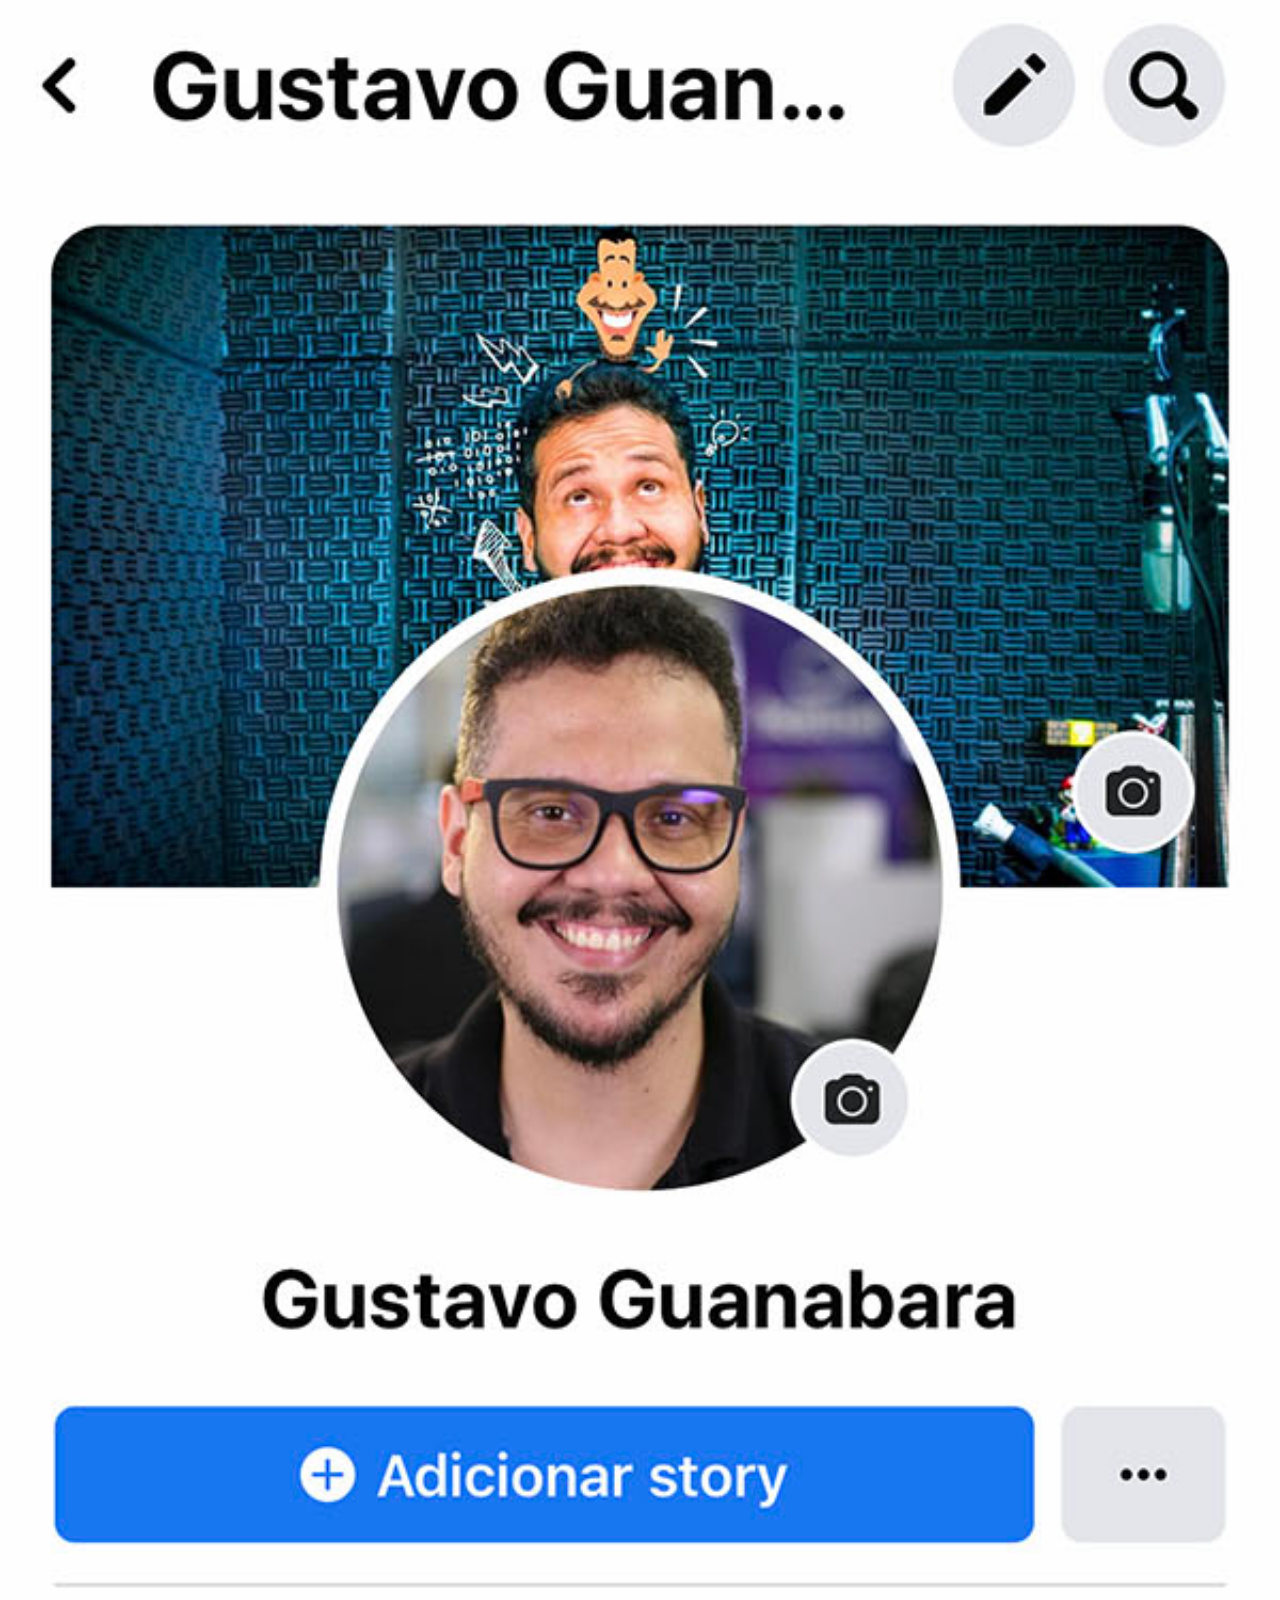
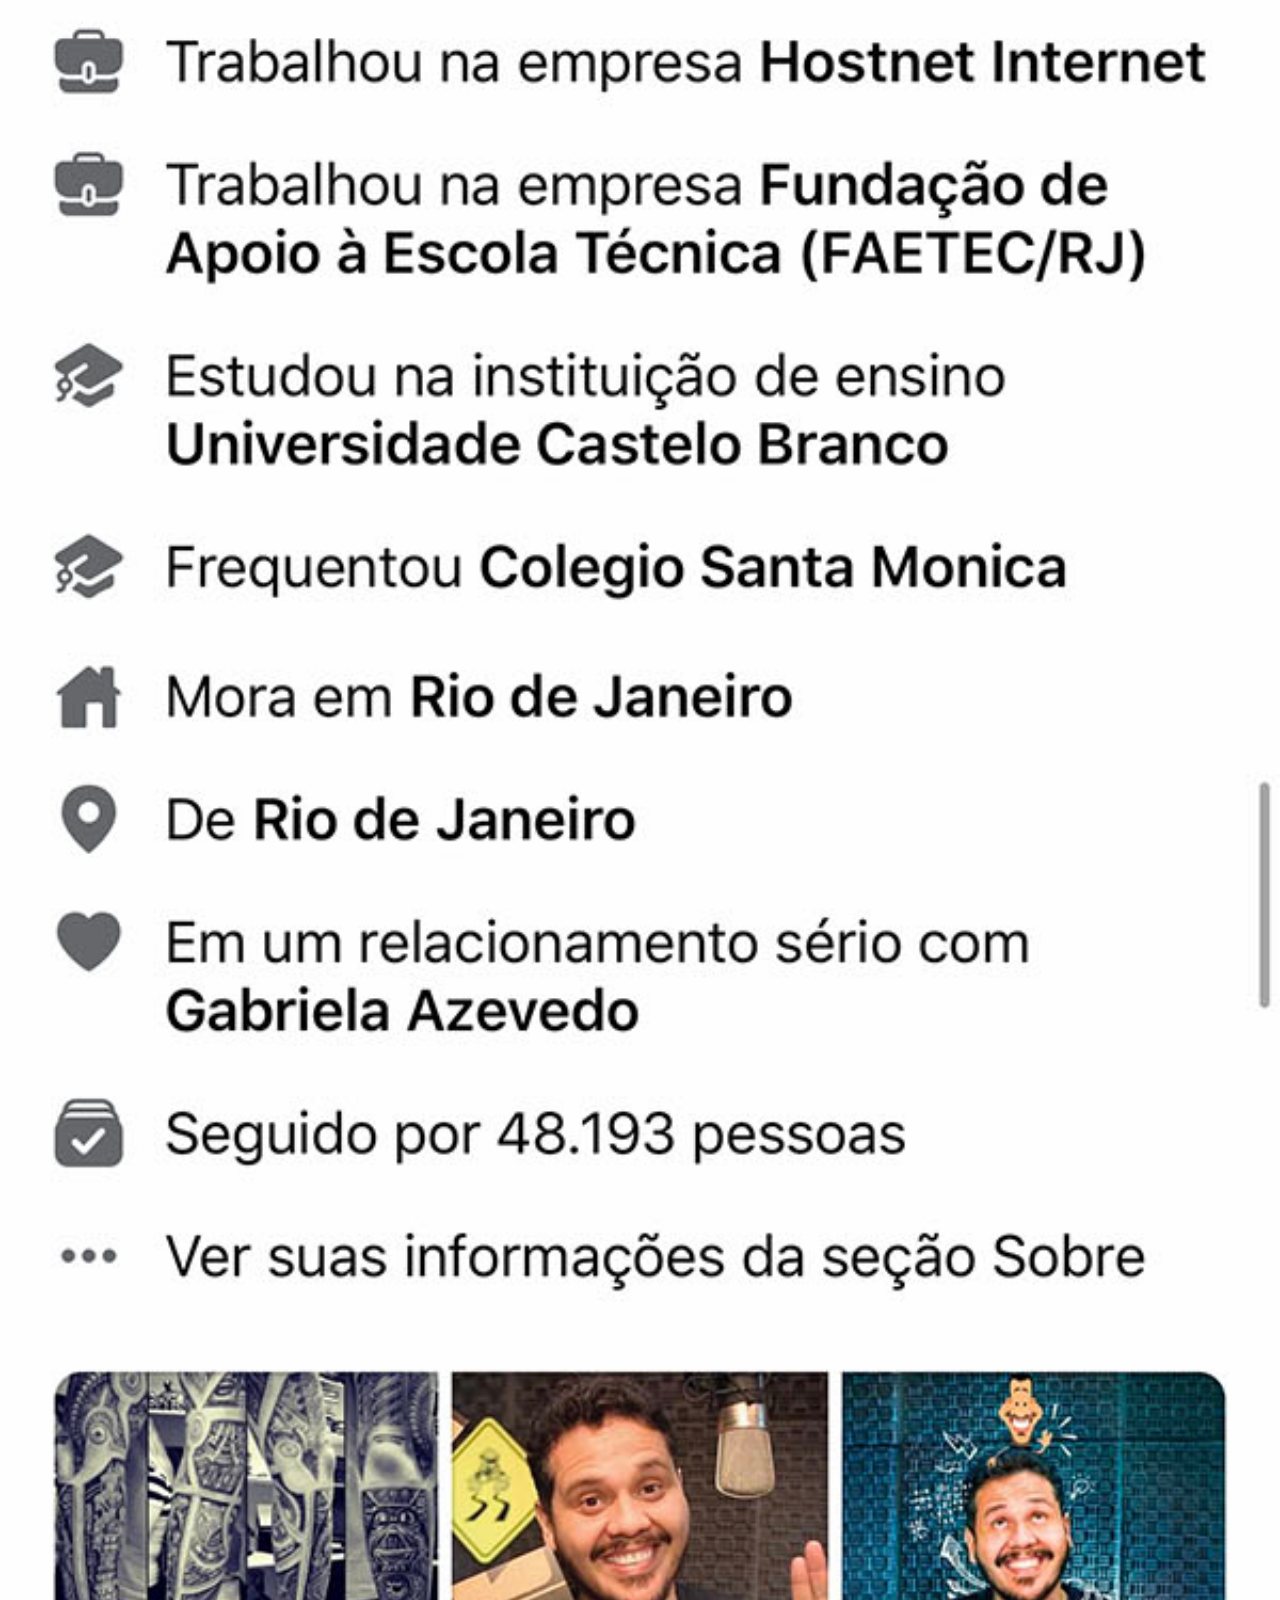
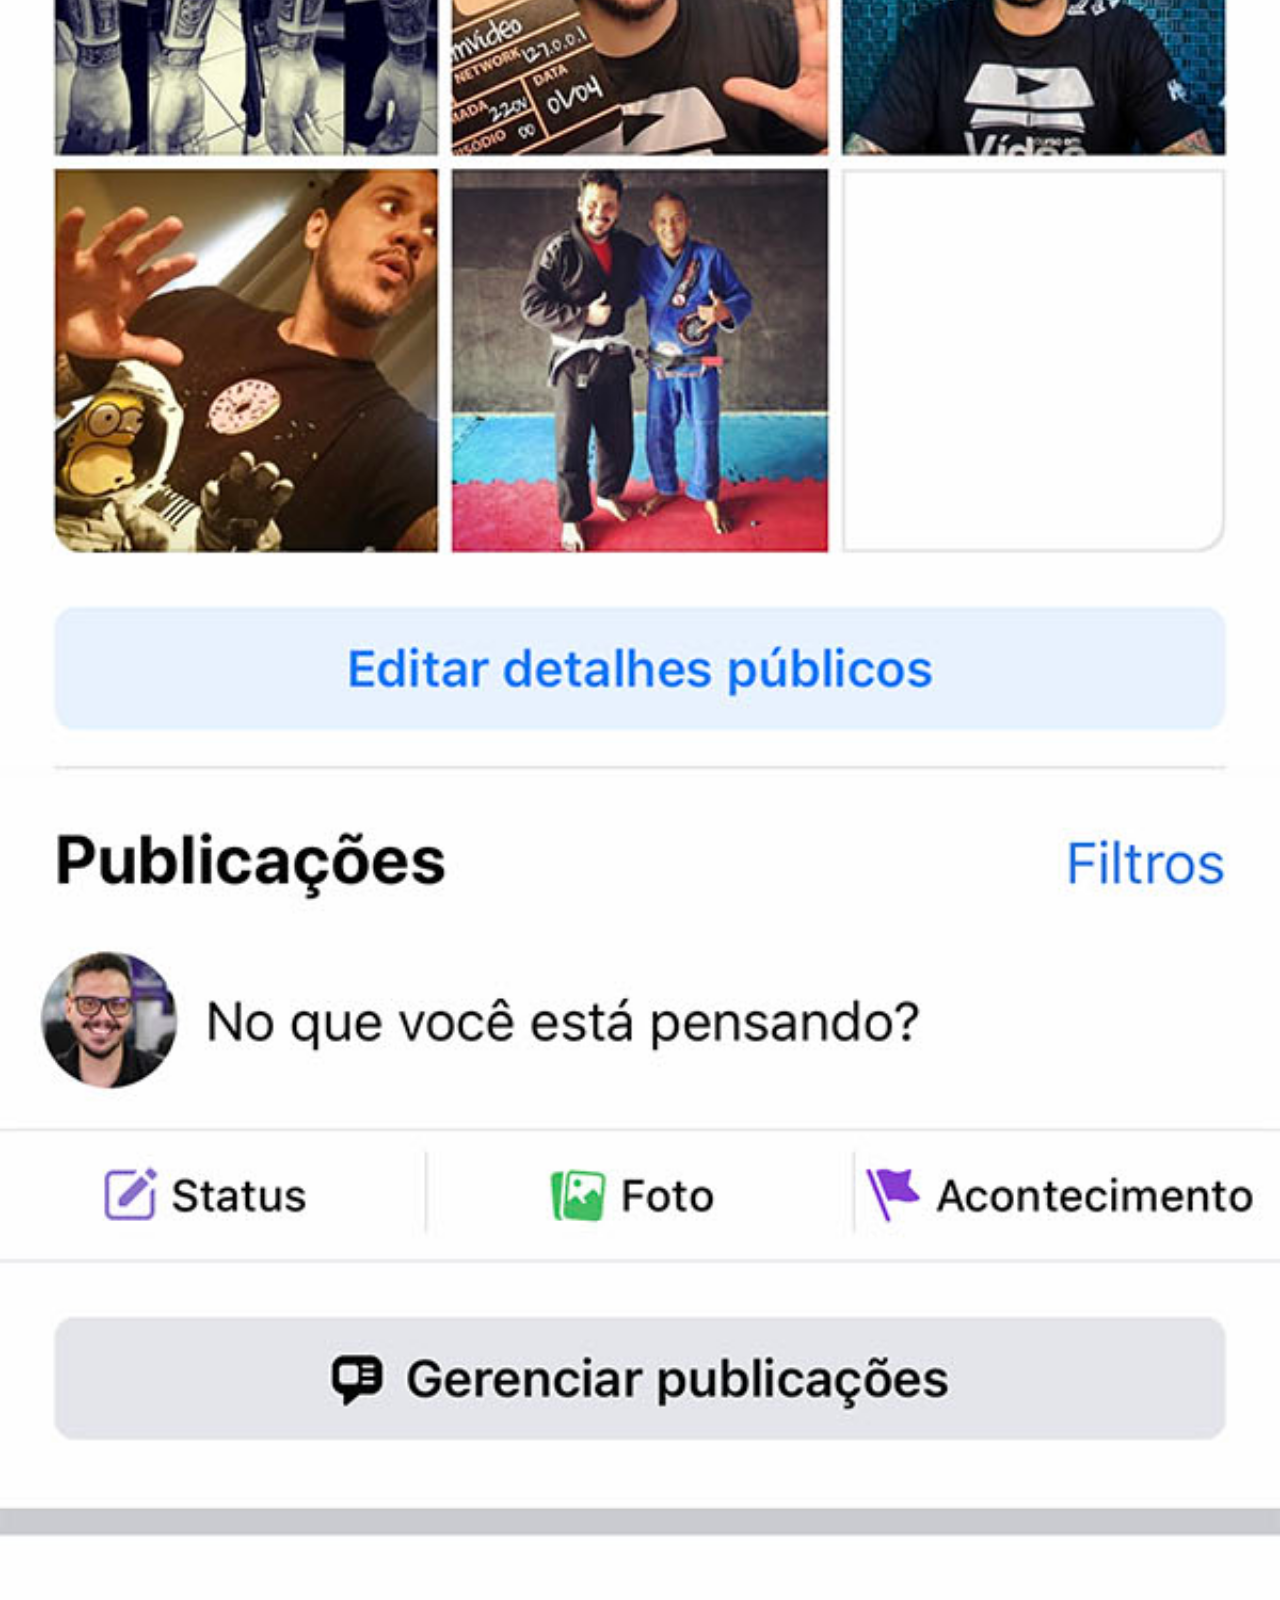
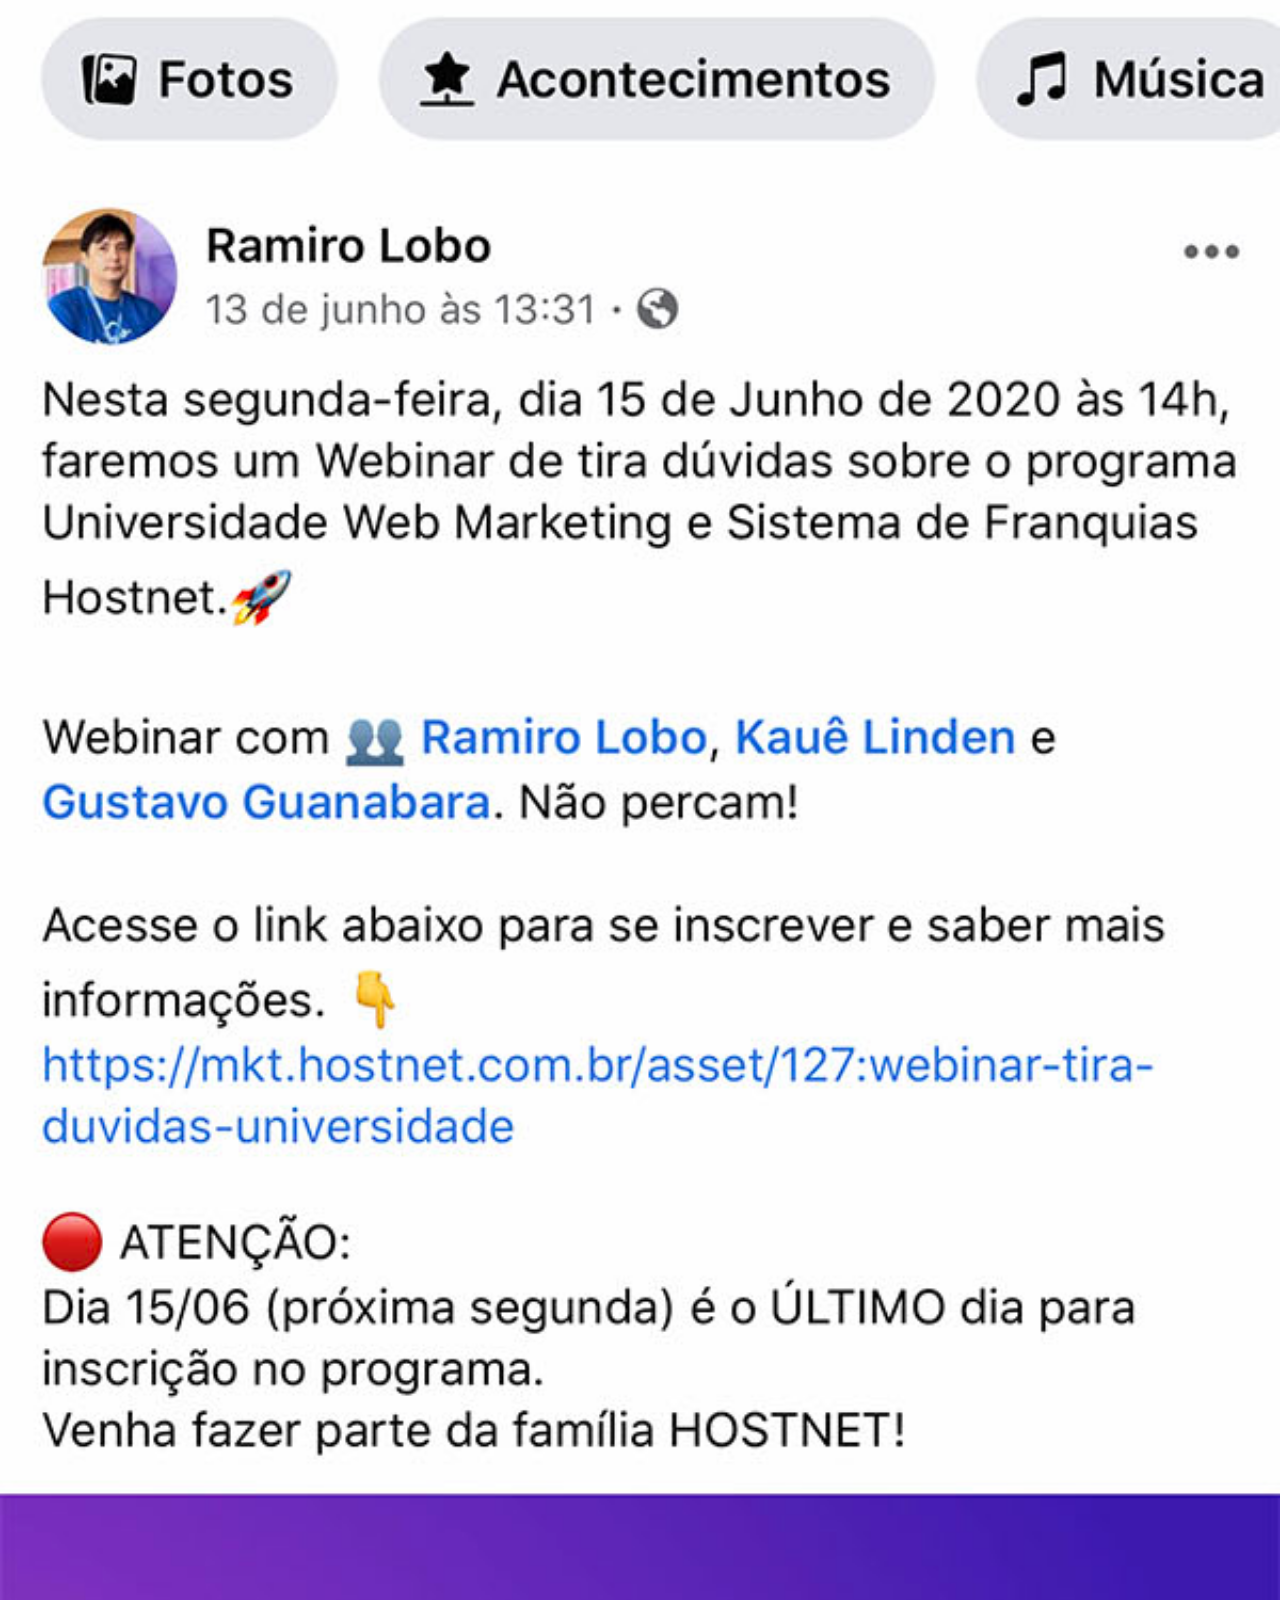
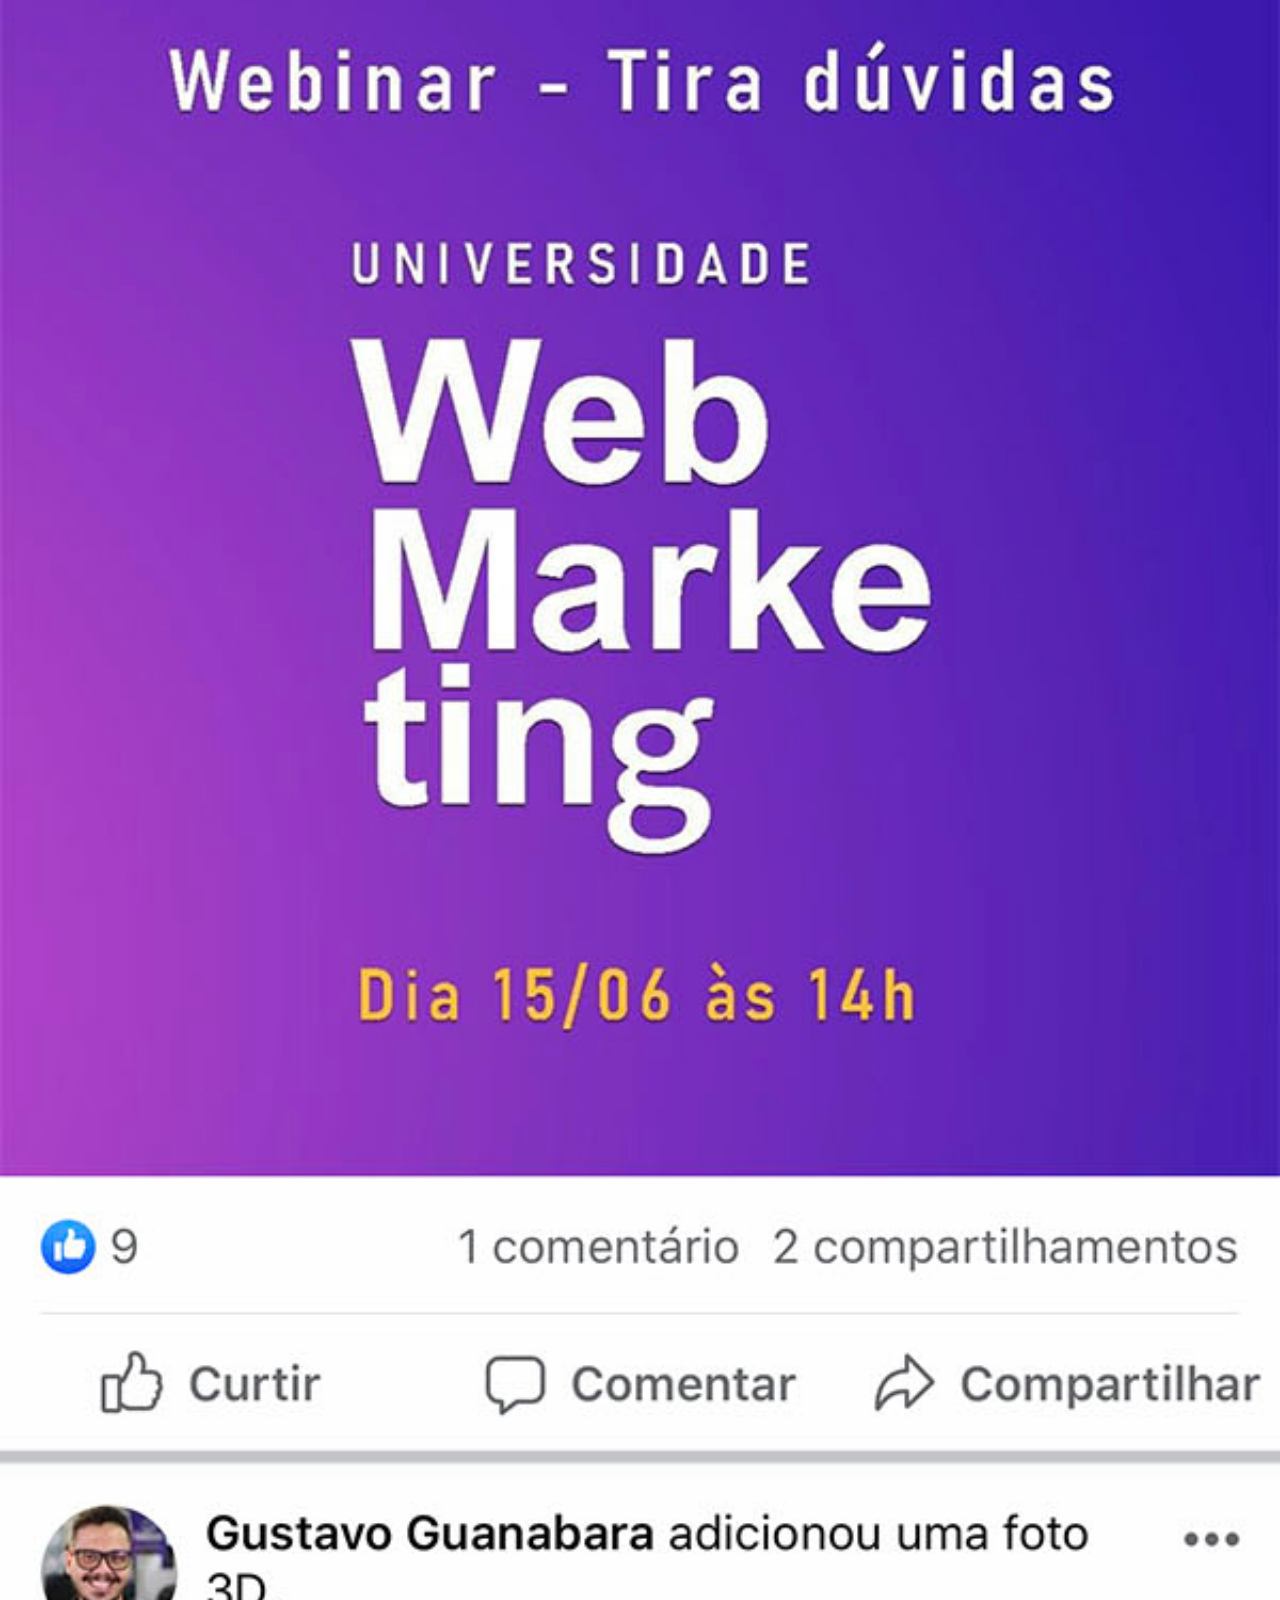
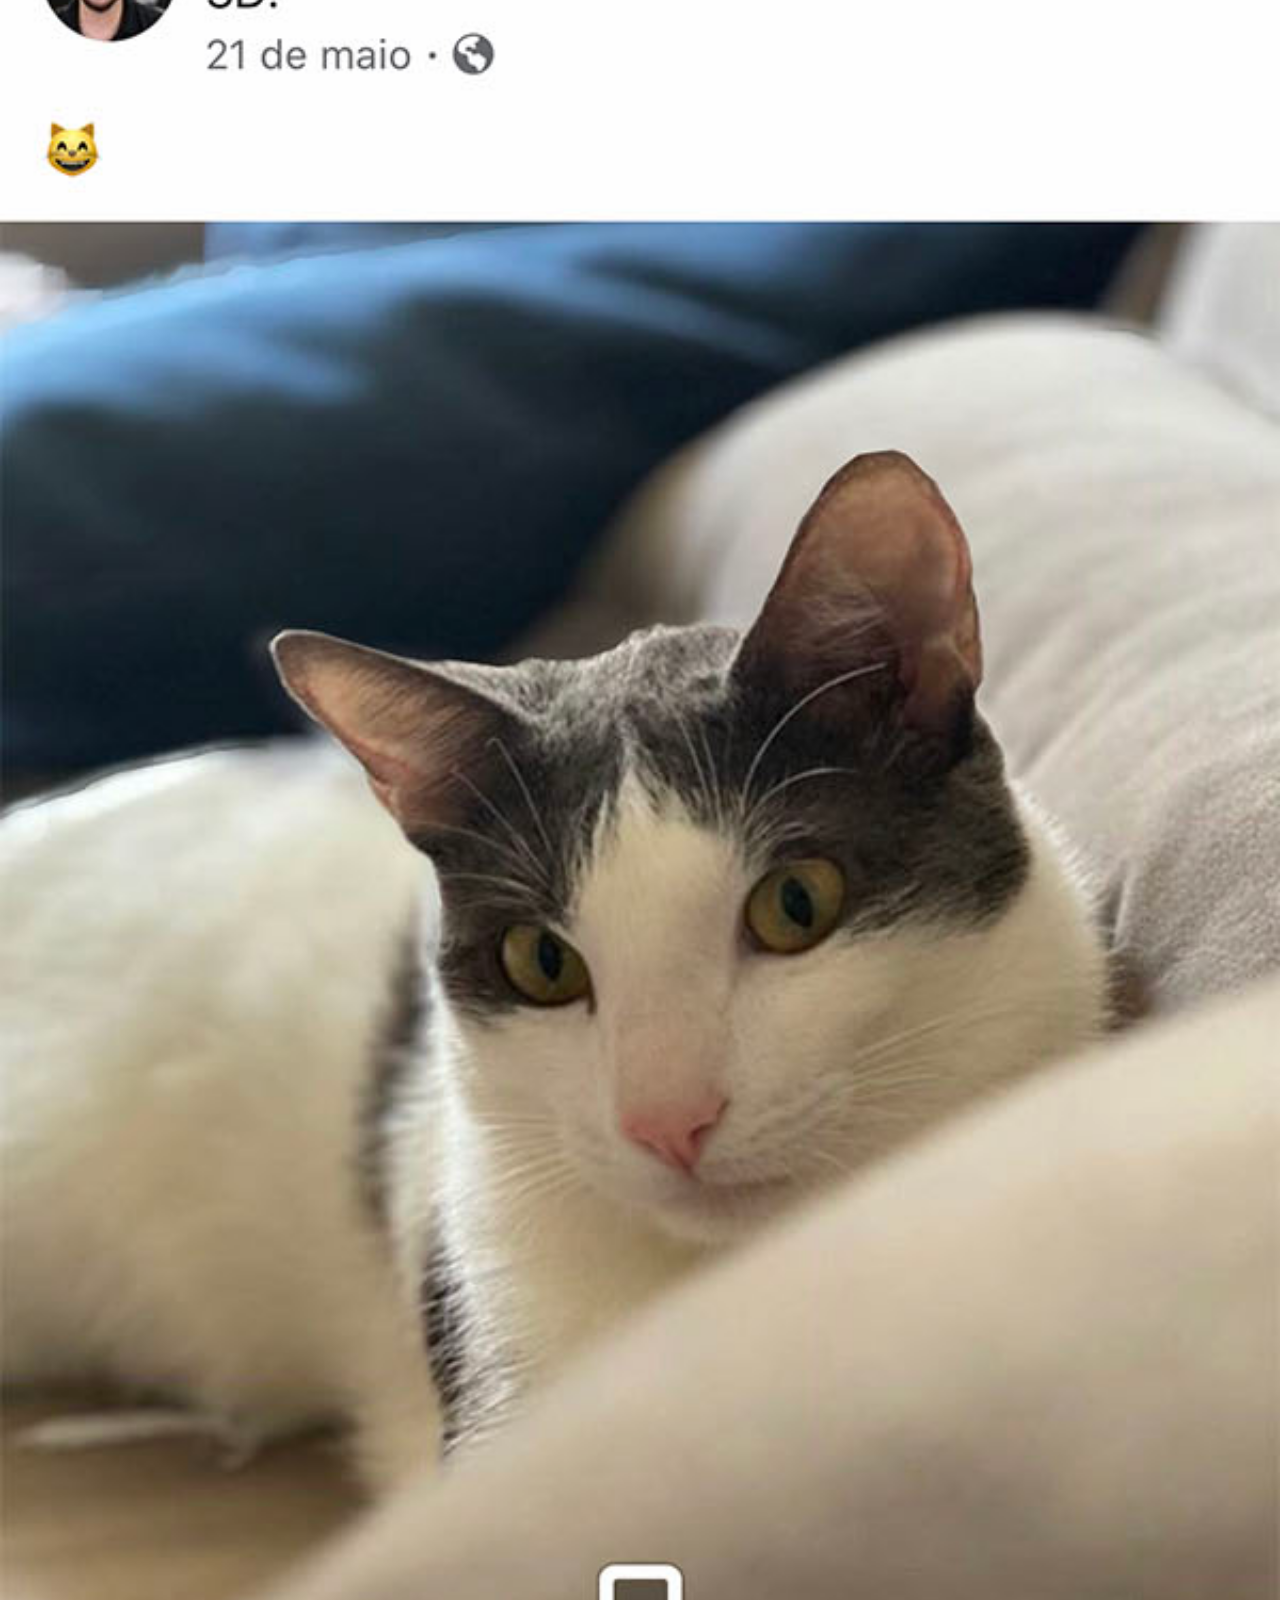
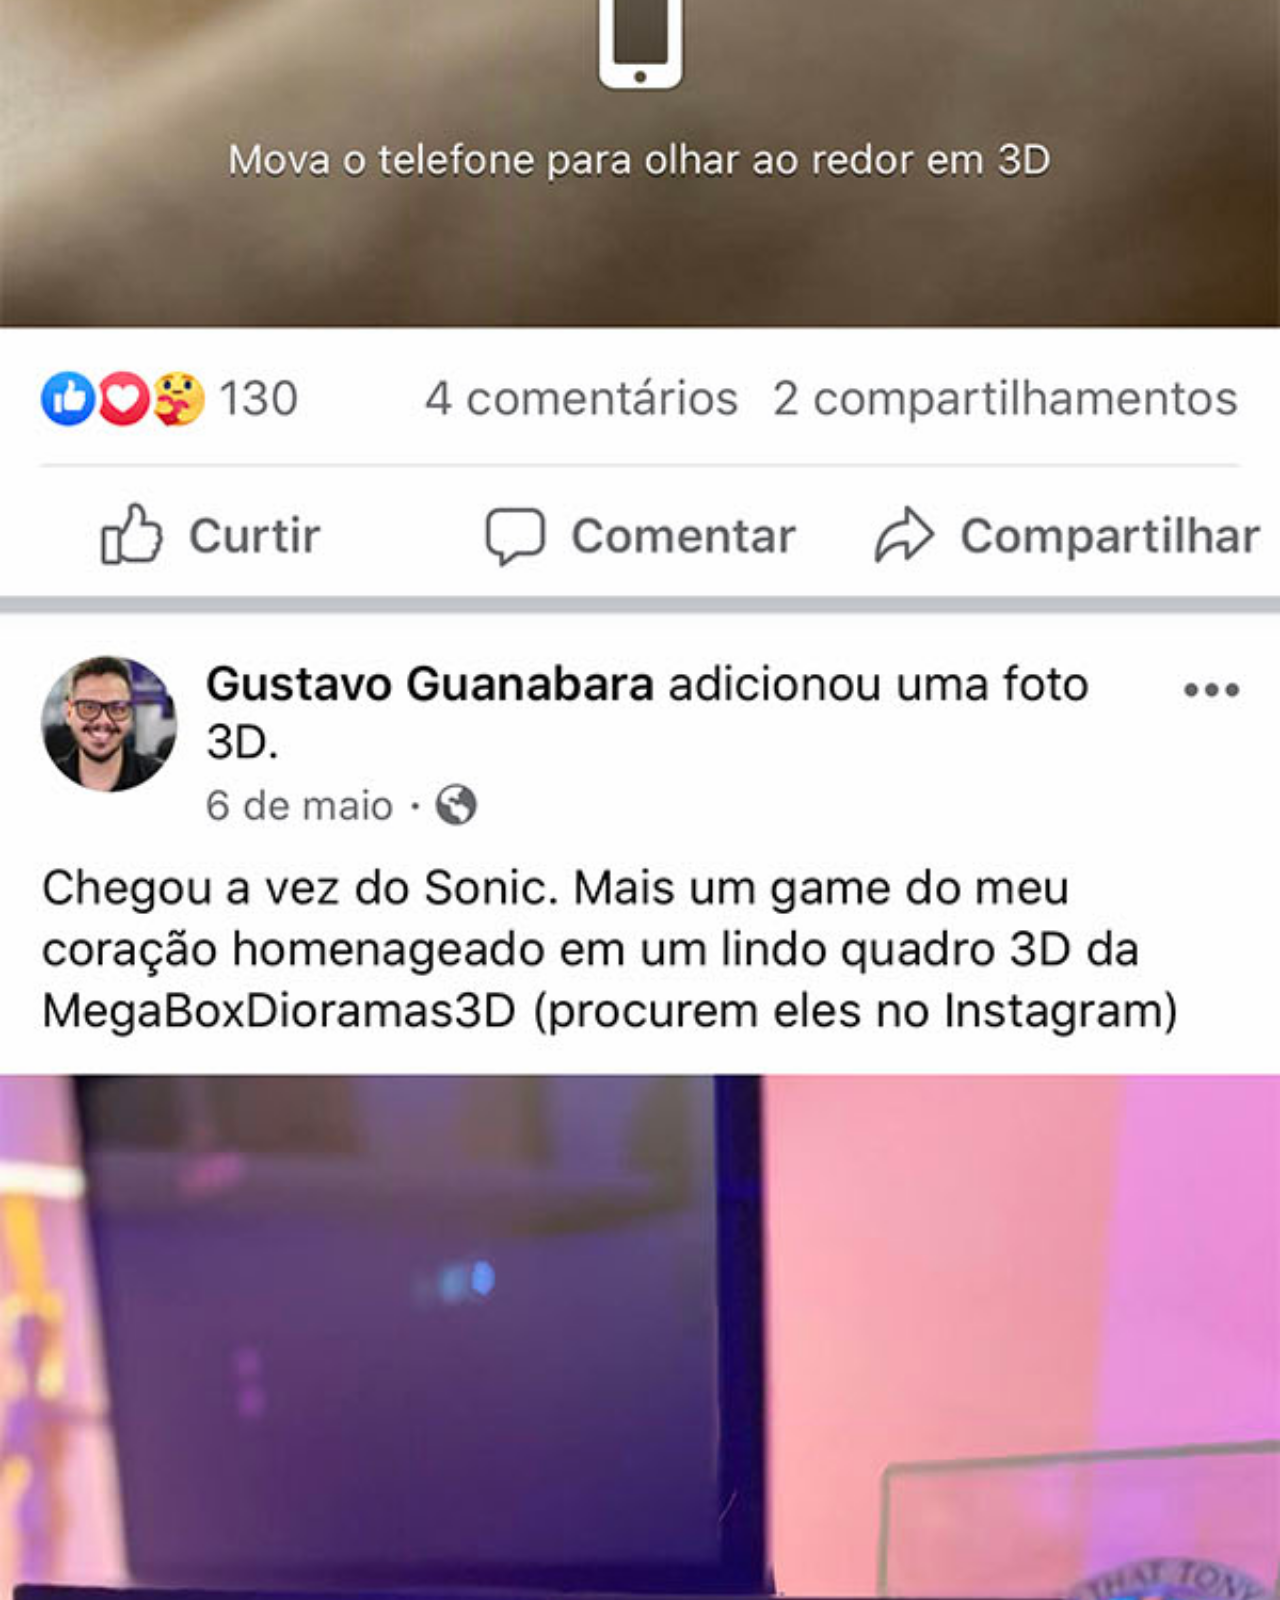
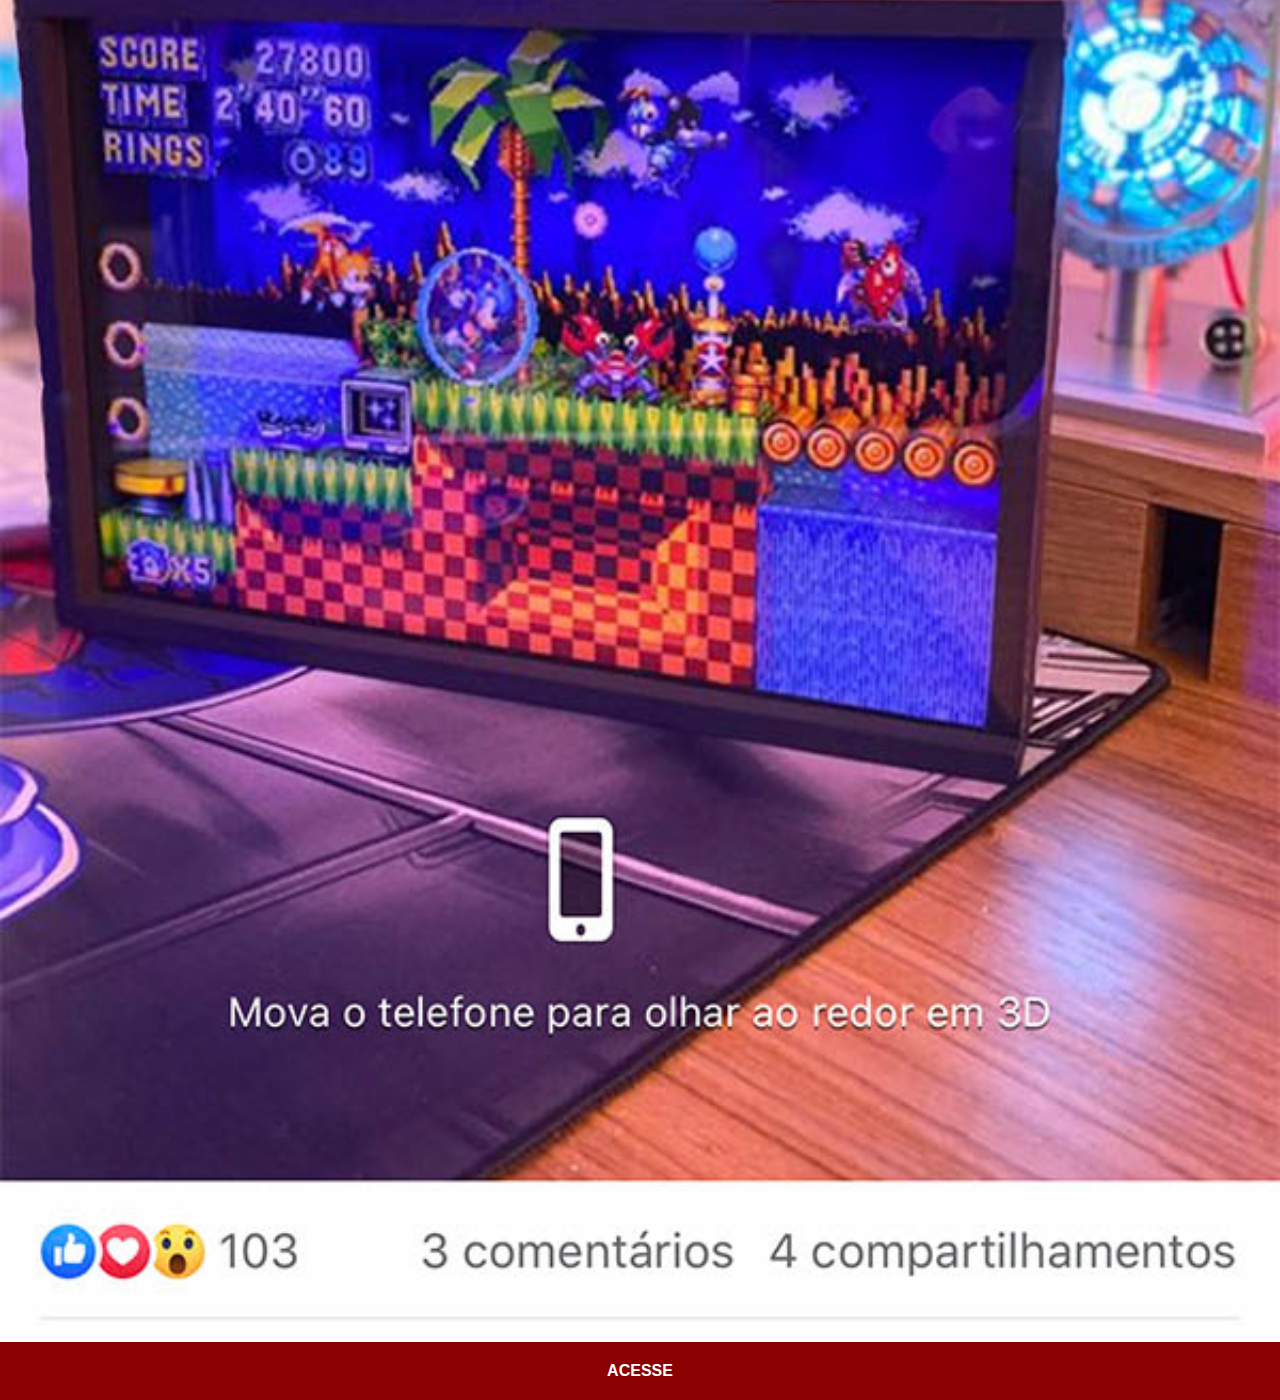
==== facebook.html @ b866cb51 "projeto finalizado" ====
<!DOCTYPE html>
<html lang="pt-br">
<head>
    <meta charset="UTF-8">
    <meta http-equiv="X-UA-Compatible" content="IE=edge">
    <meta name="viewport" content="width=device-width, initial-scale=1.0">
    <title>Facebook</title>
    <link rel="stylesheet" href="estilos/social.css">
</head>
<body>
    <img src="imagens/tela-facebook.jpg" alt="Facebook">
    <a href="https://www.facebook.com/gustavoguanabara" target="_blank">ACESSE</a>
</body>
</html>
---- estilos/social.css ----
@charset "utf-8";

* {
    margin: 0px;
    padding: 0px;
    font-family: Arial, Helvetica, sans-serif;
}
::-webkit-scrollbar {
    width: 0px;
    height: 0px;
}

img {
    width: 100vw;

}

a {
    display: block;
    background-color: darkred;
    color: white;
    padding: 20px;
    text-align: center;
    font-weight: bolder;
    text-decoration: none;
}
a:hover {
    background-color: red;
}
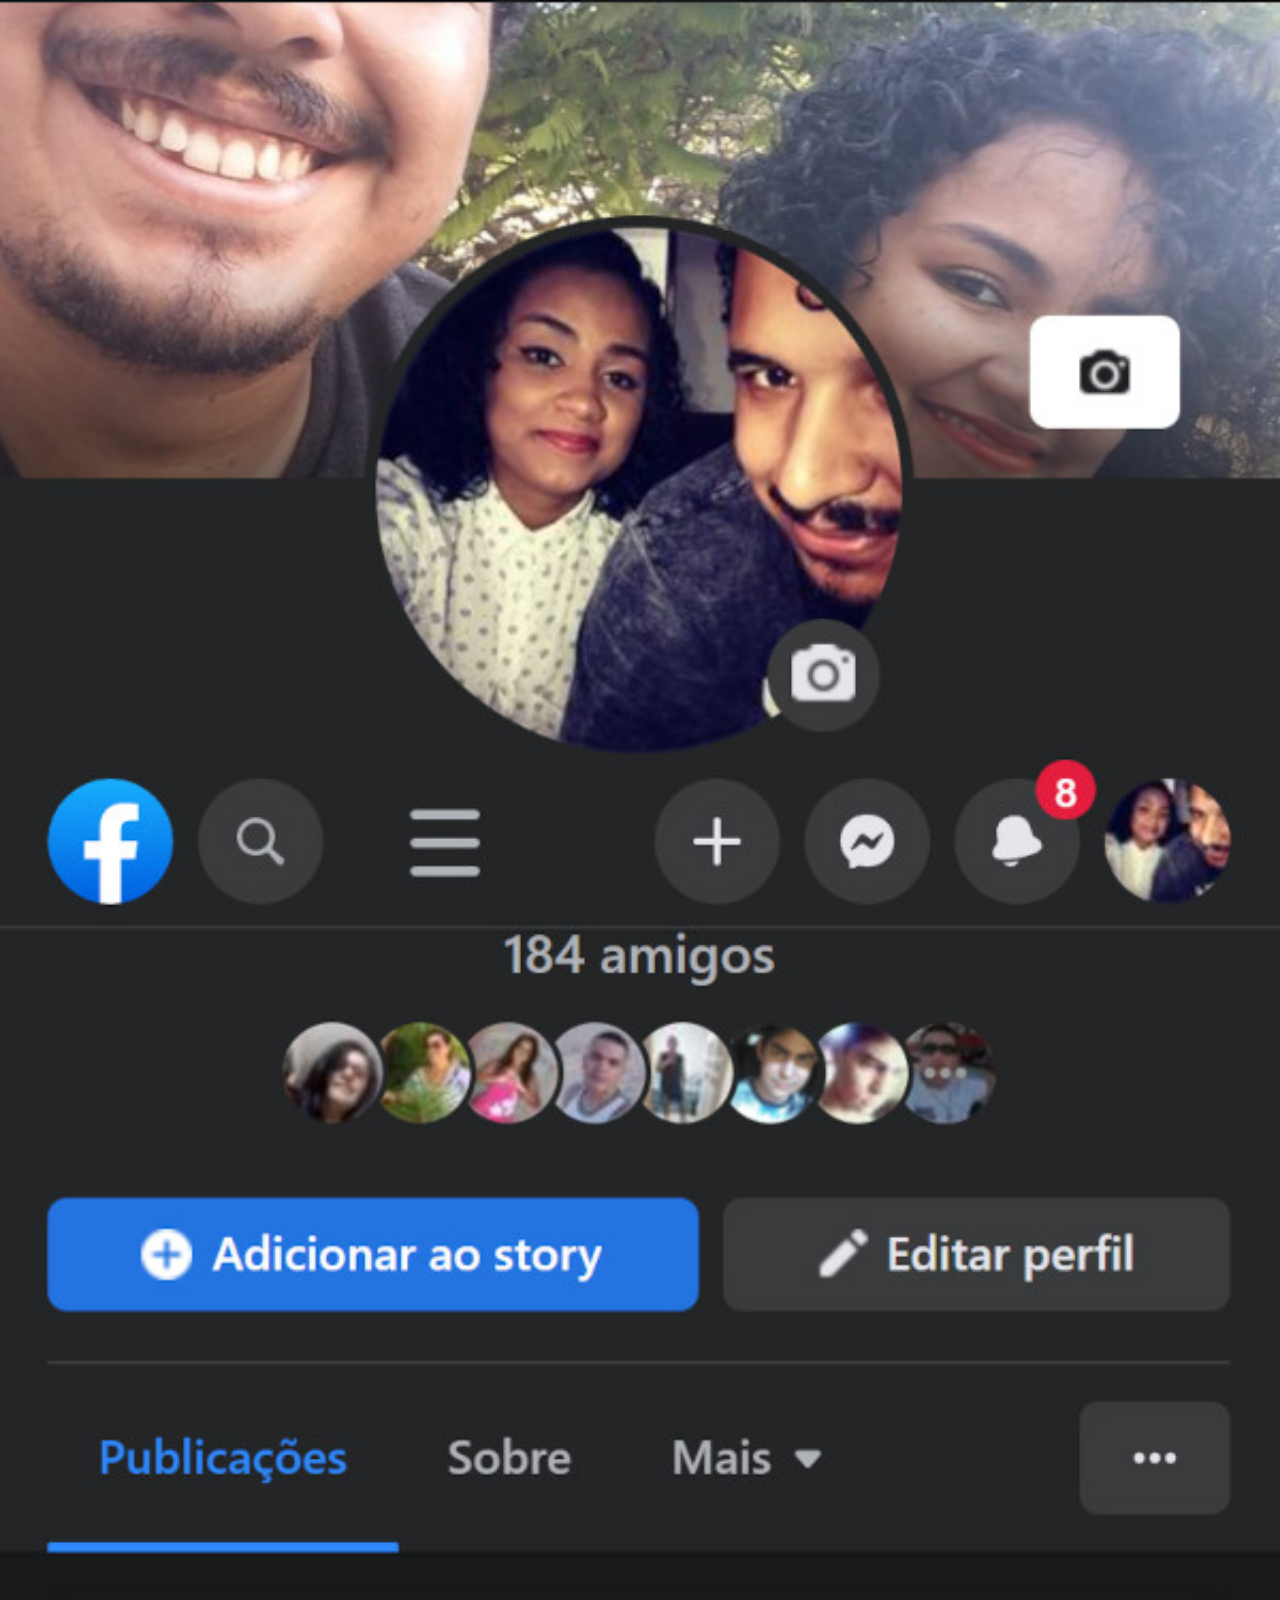
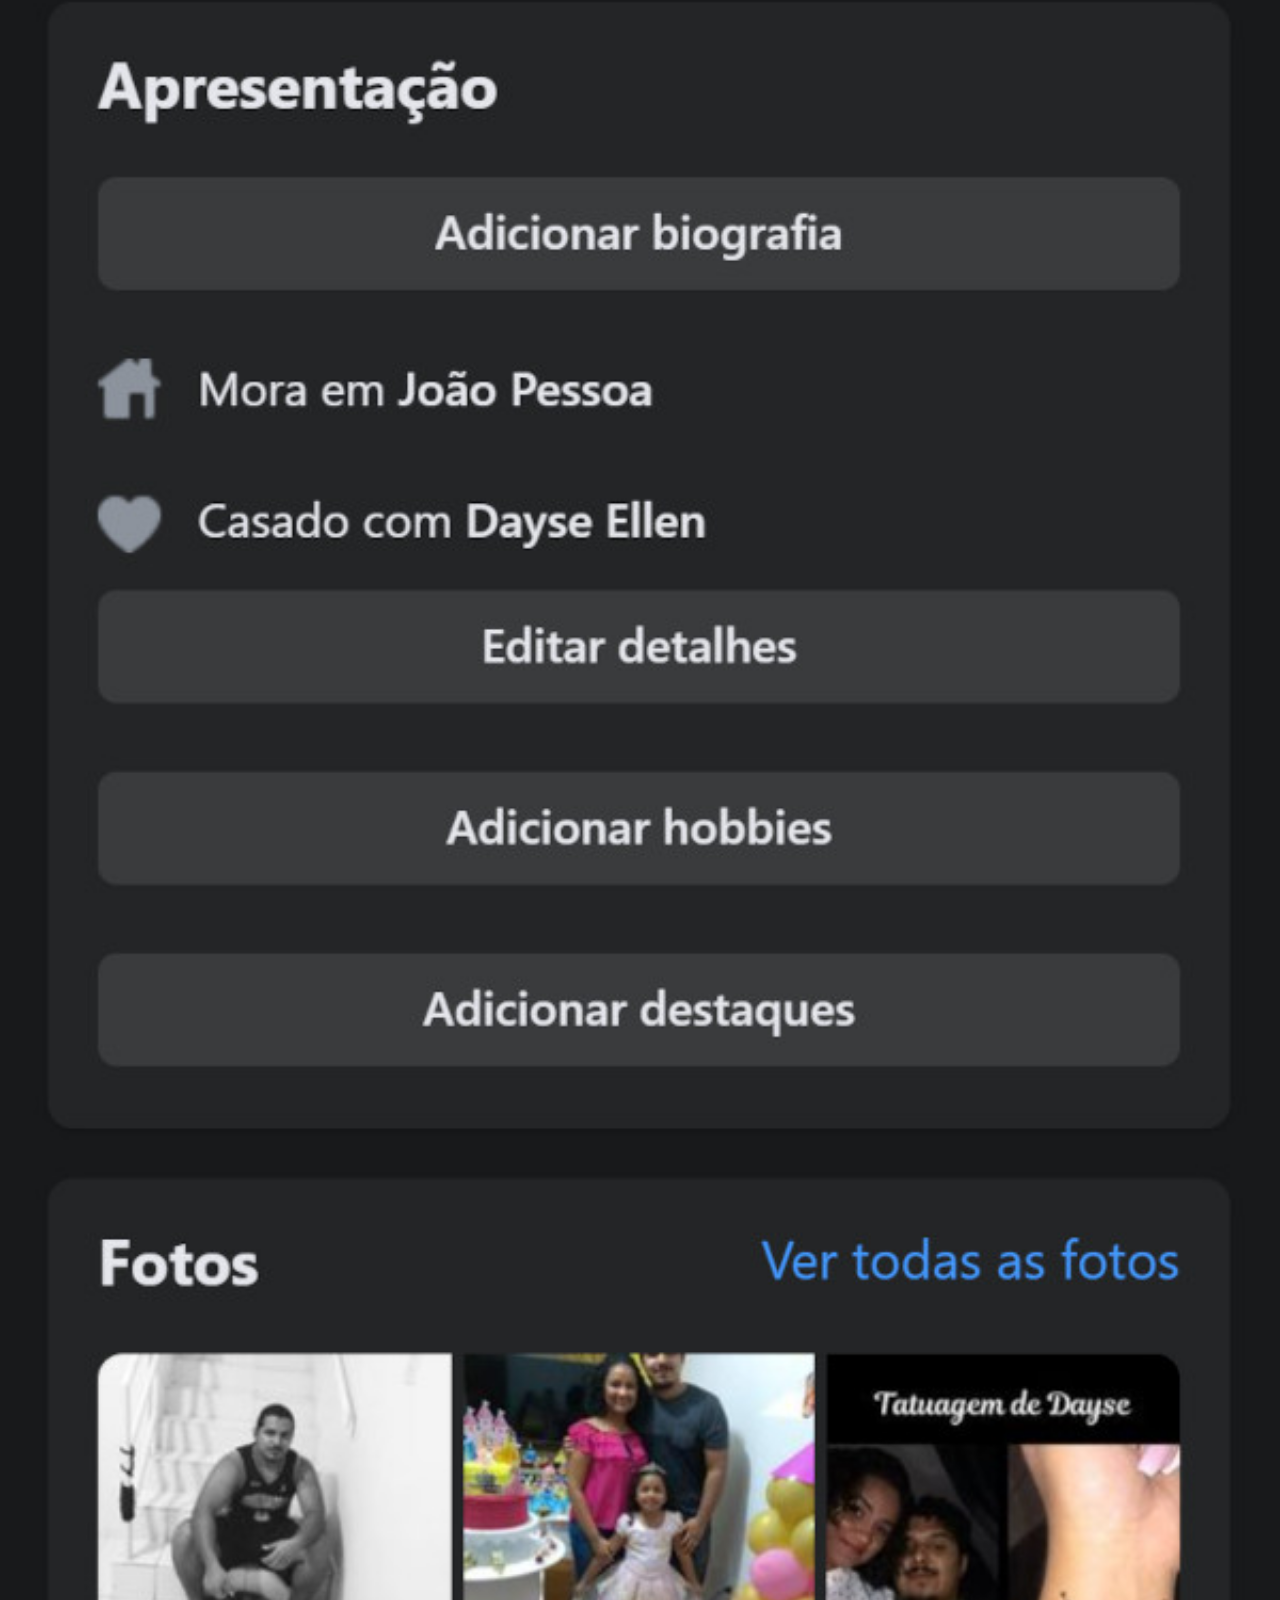
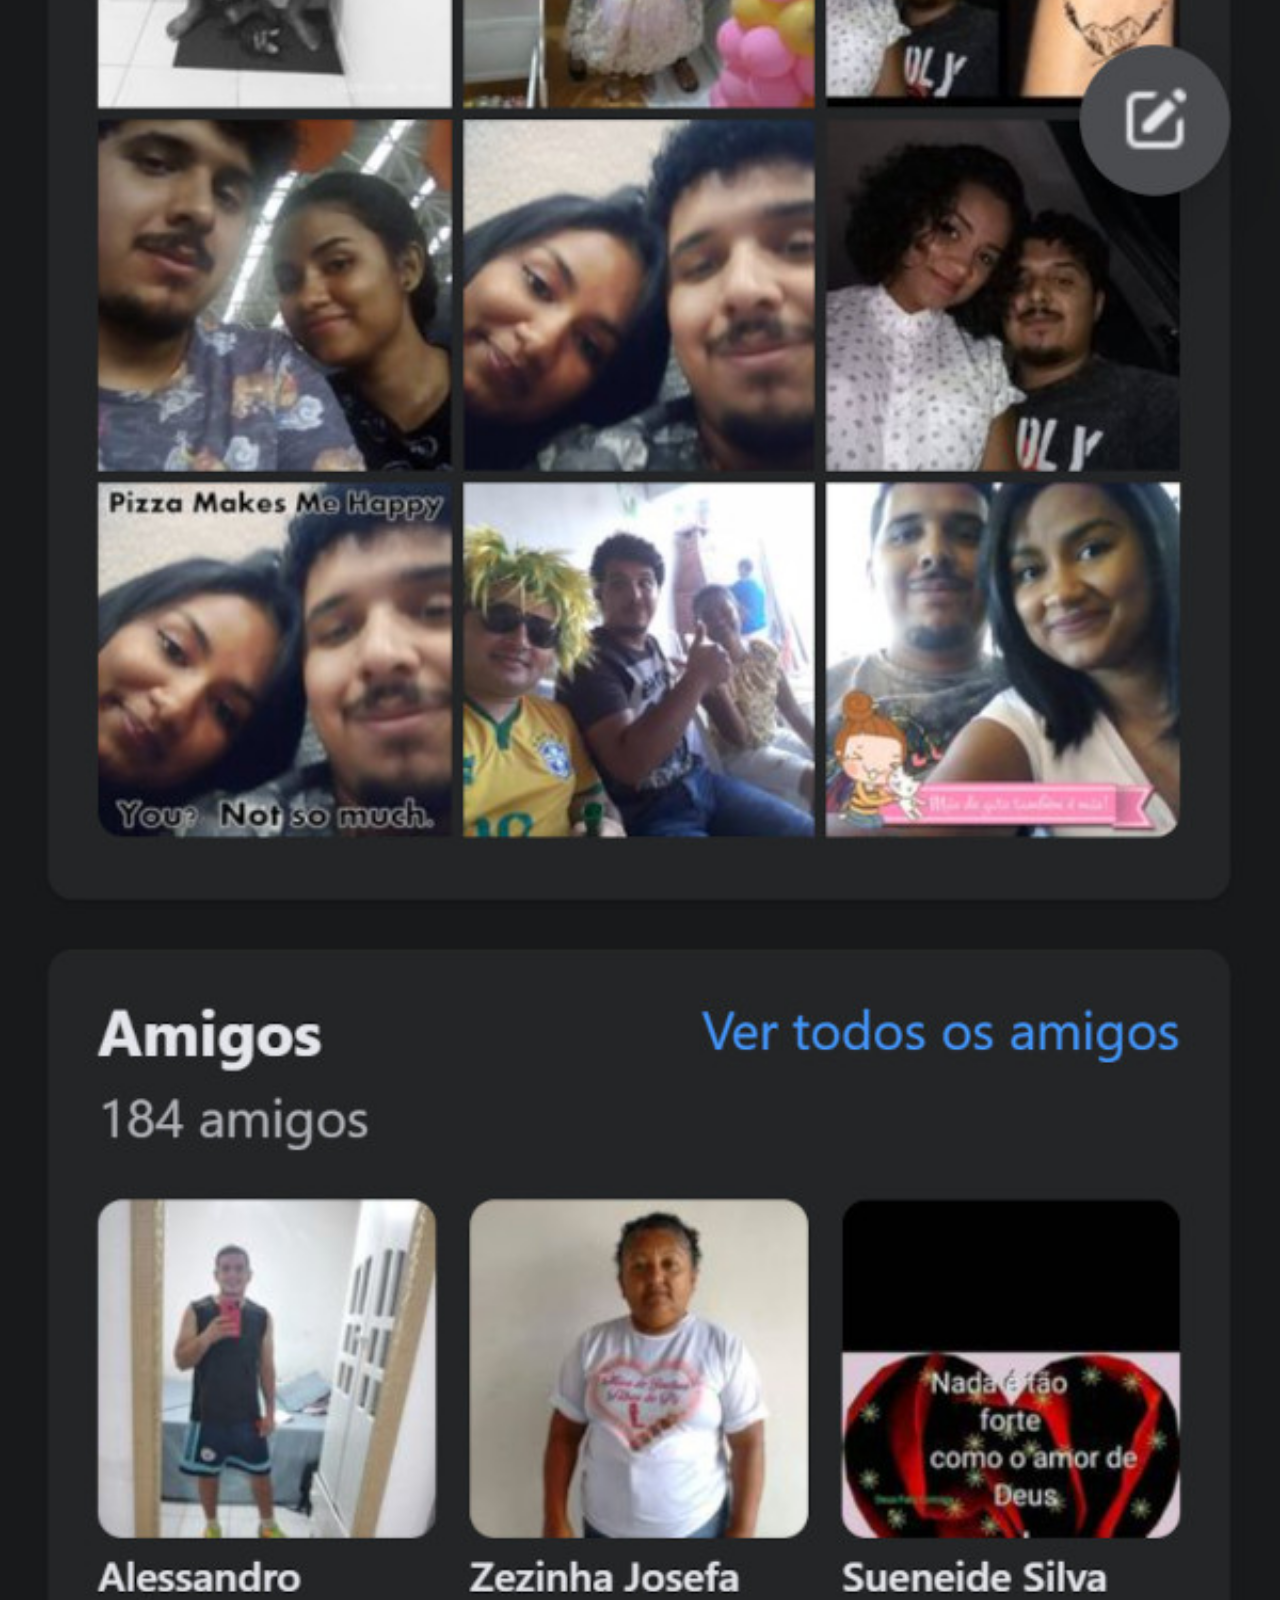
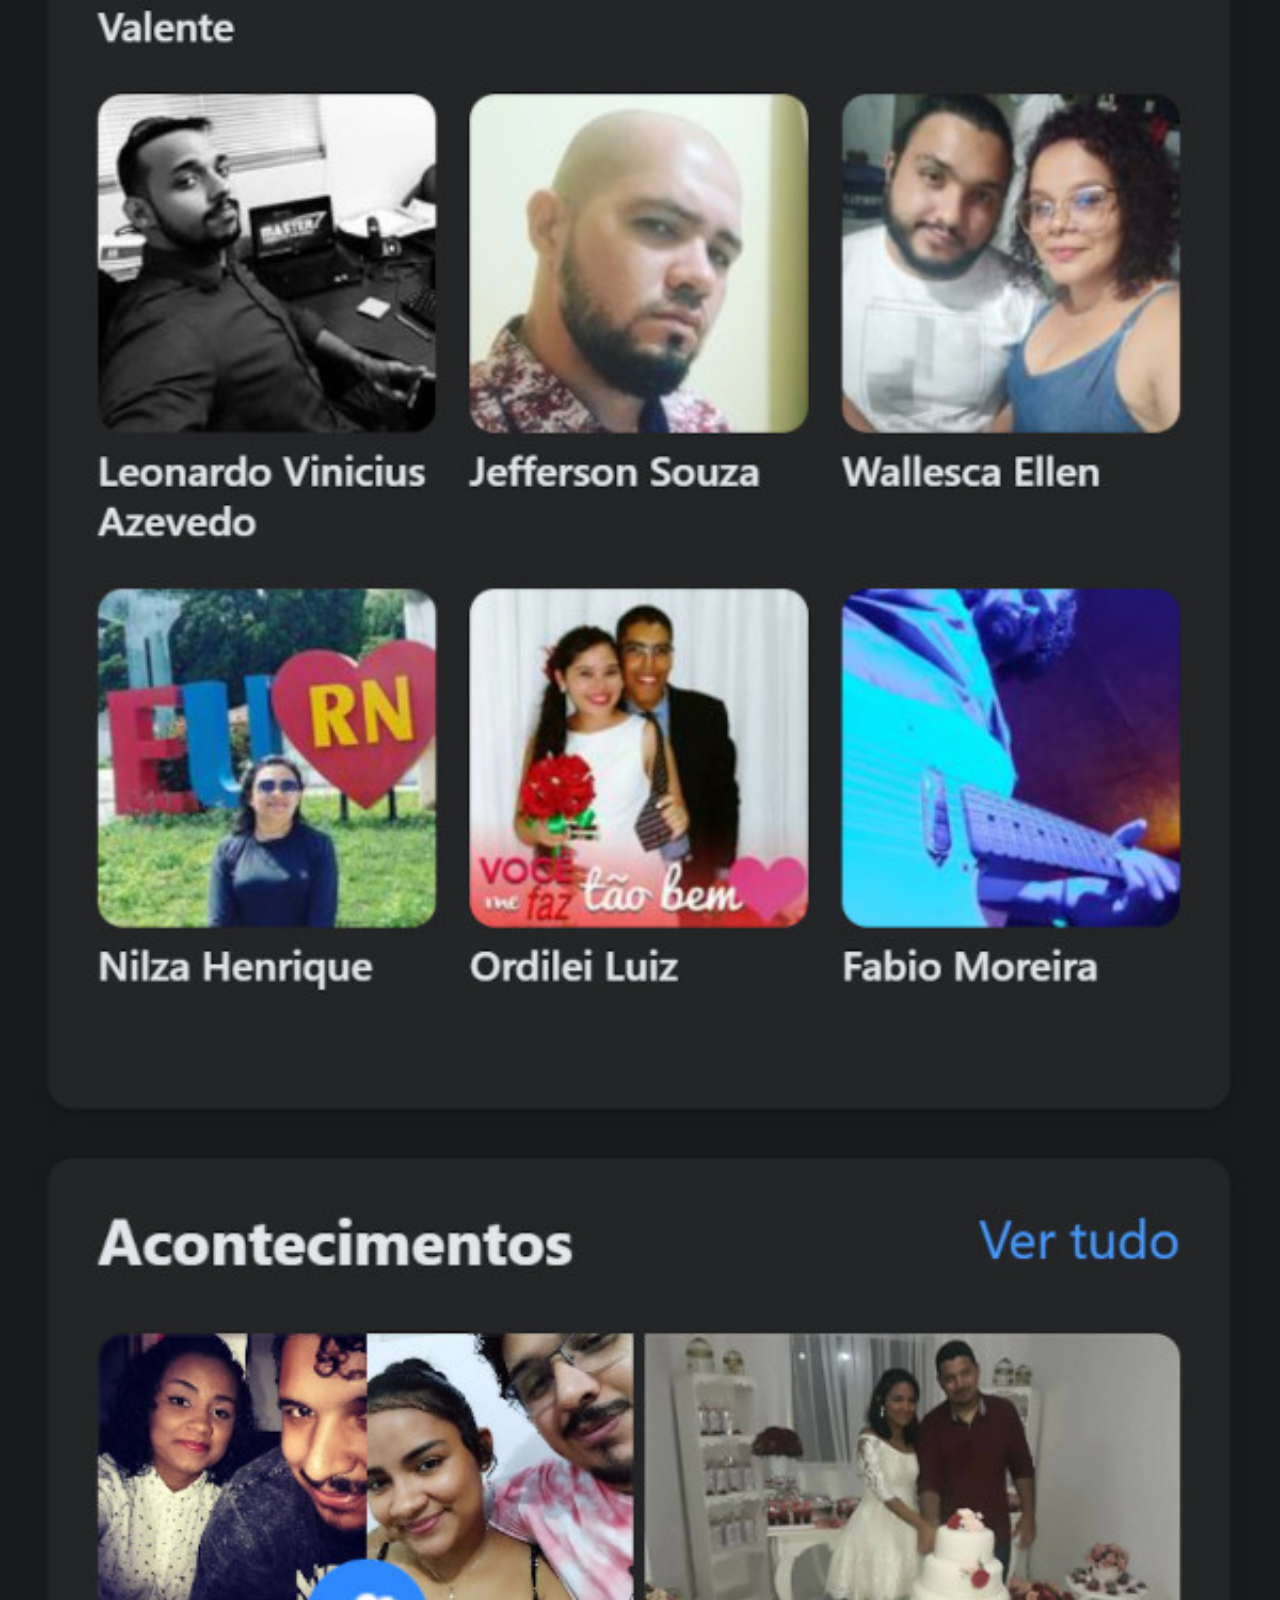
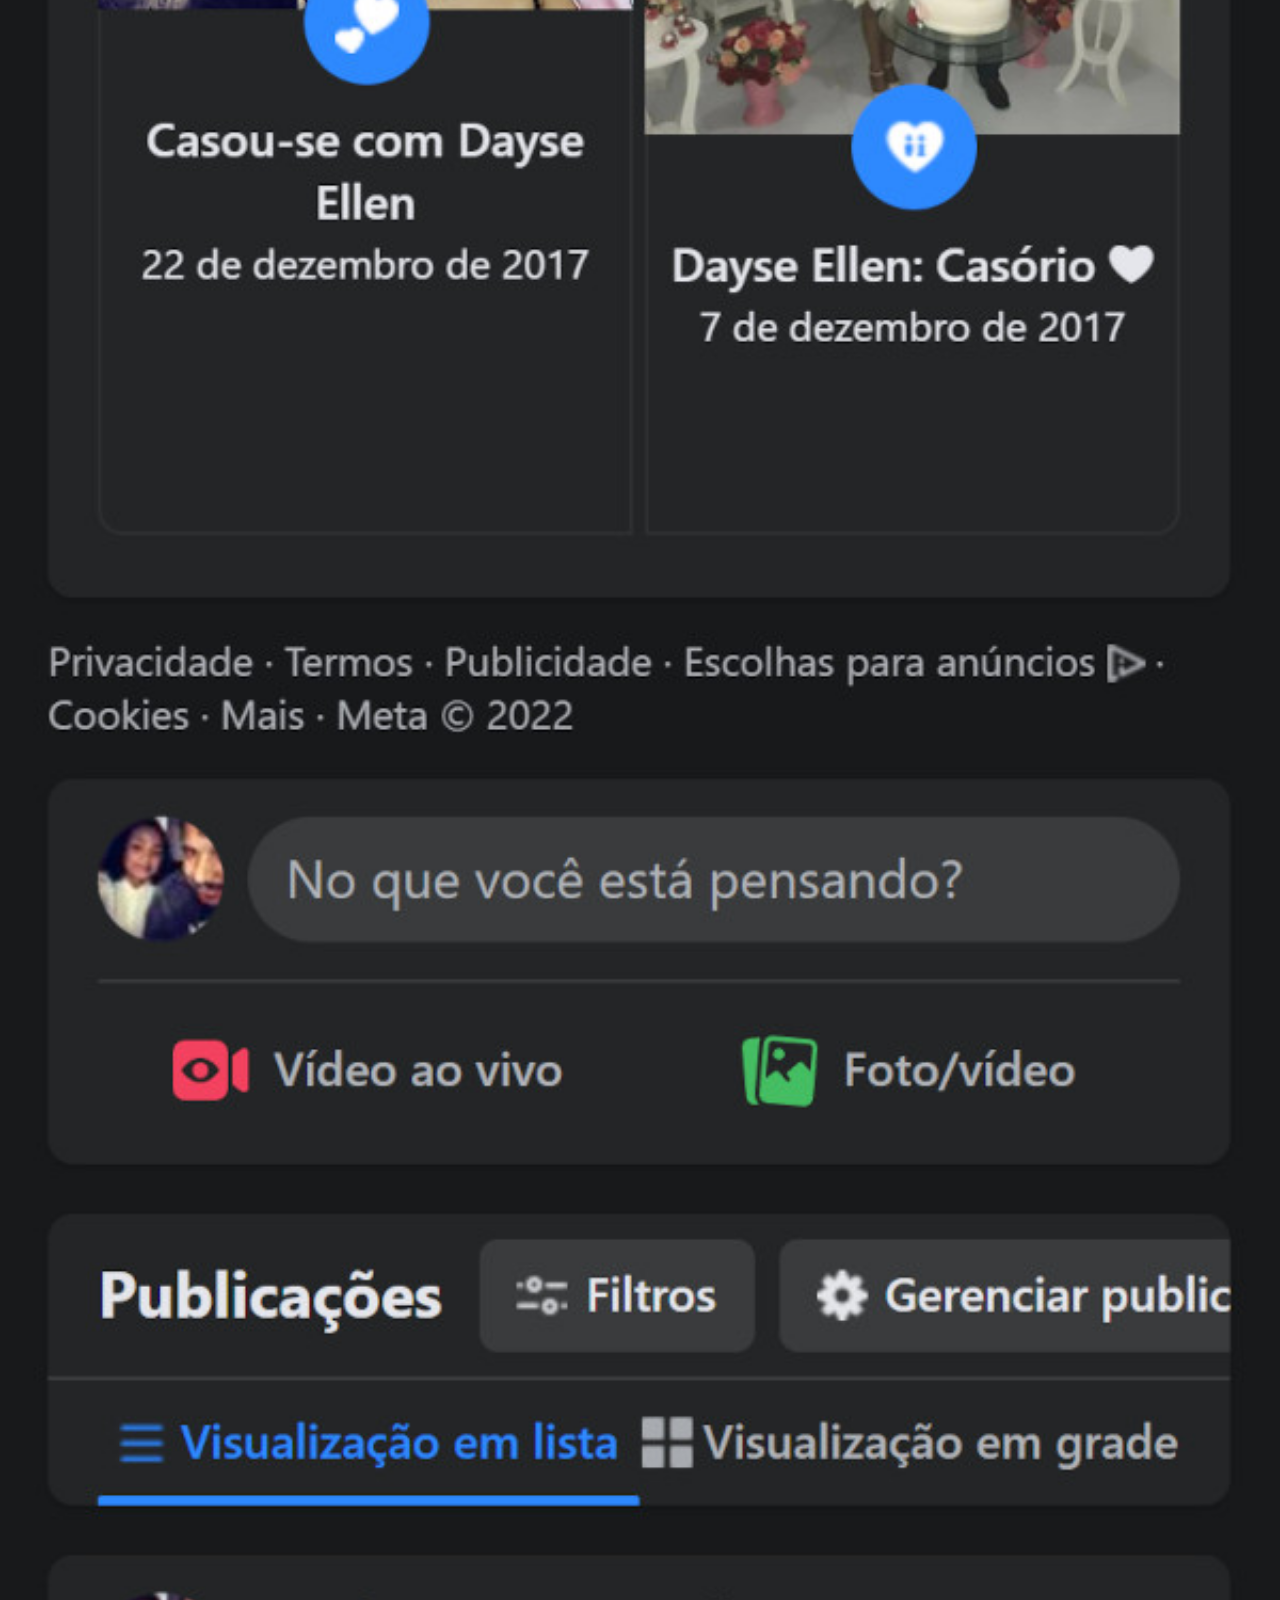
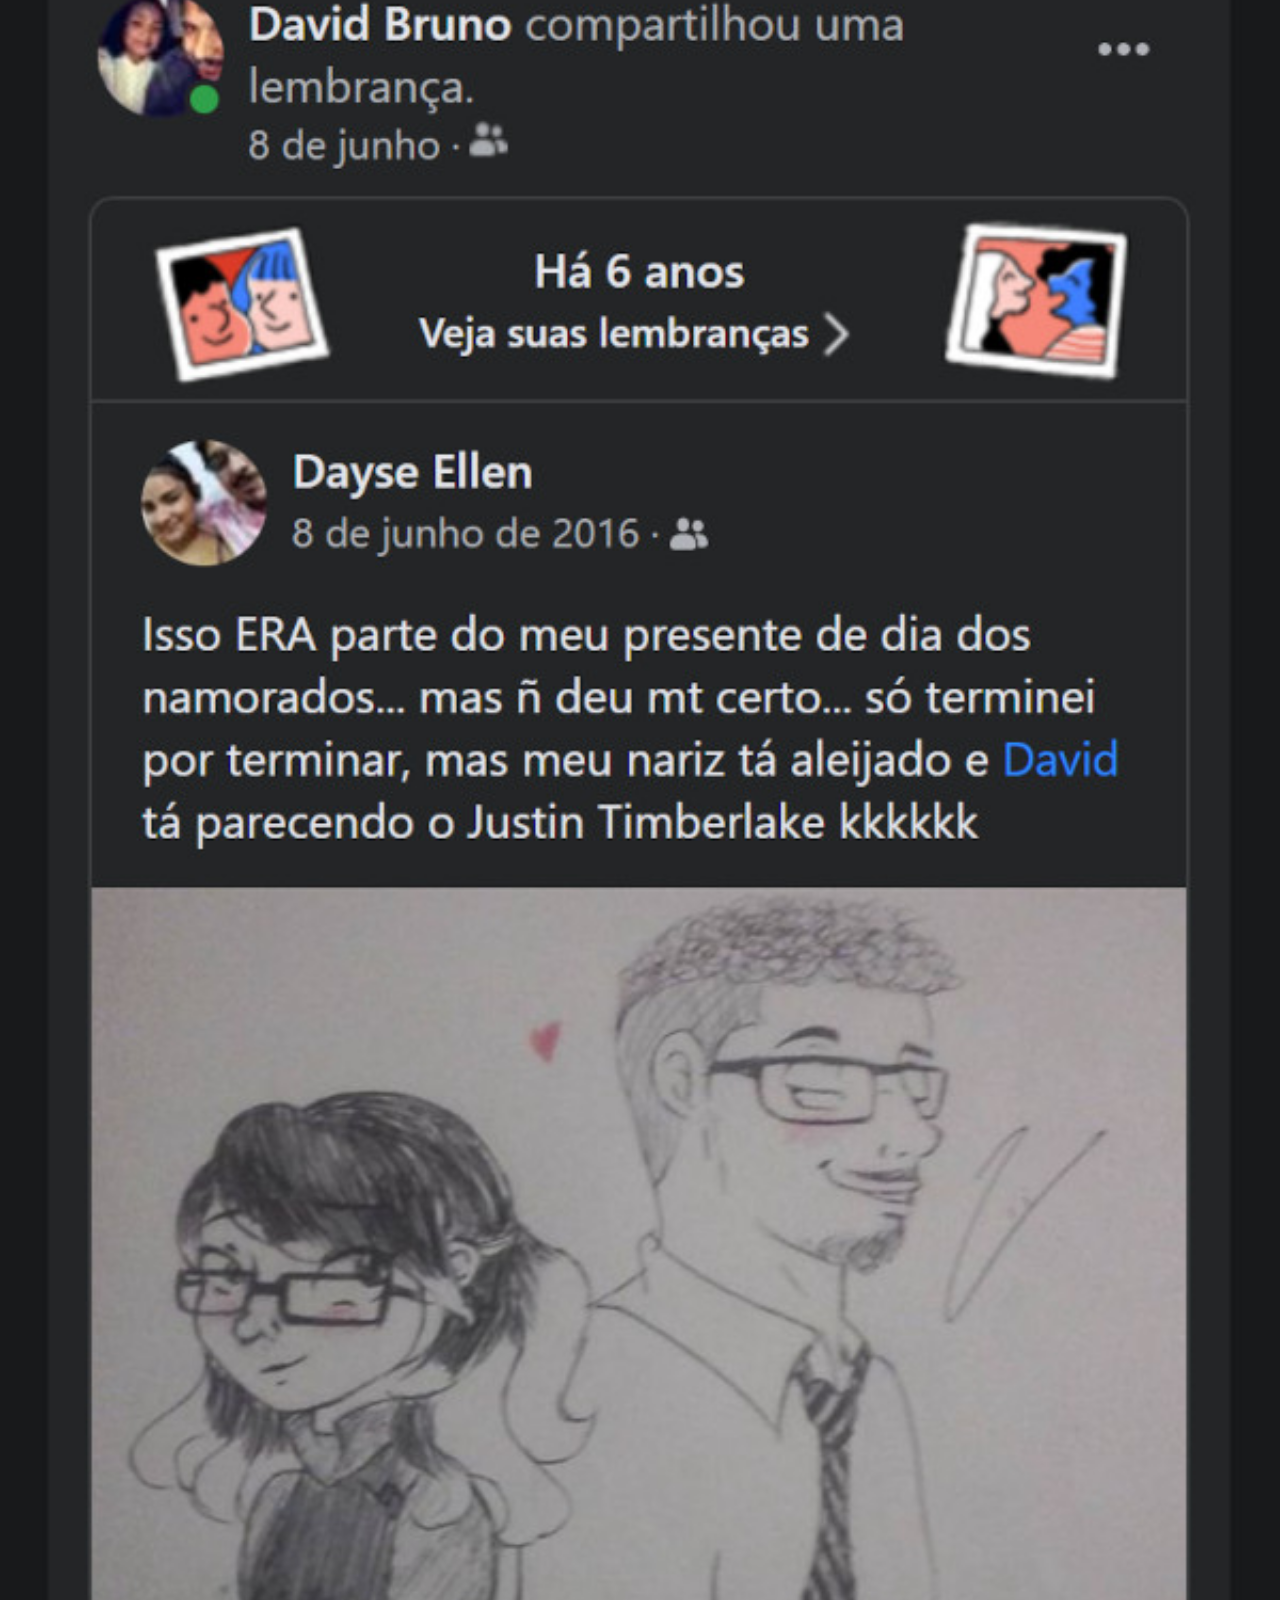
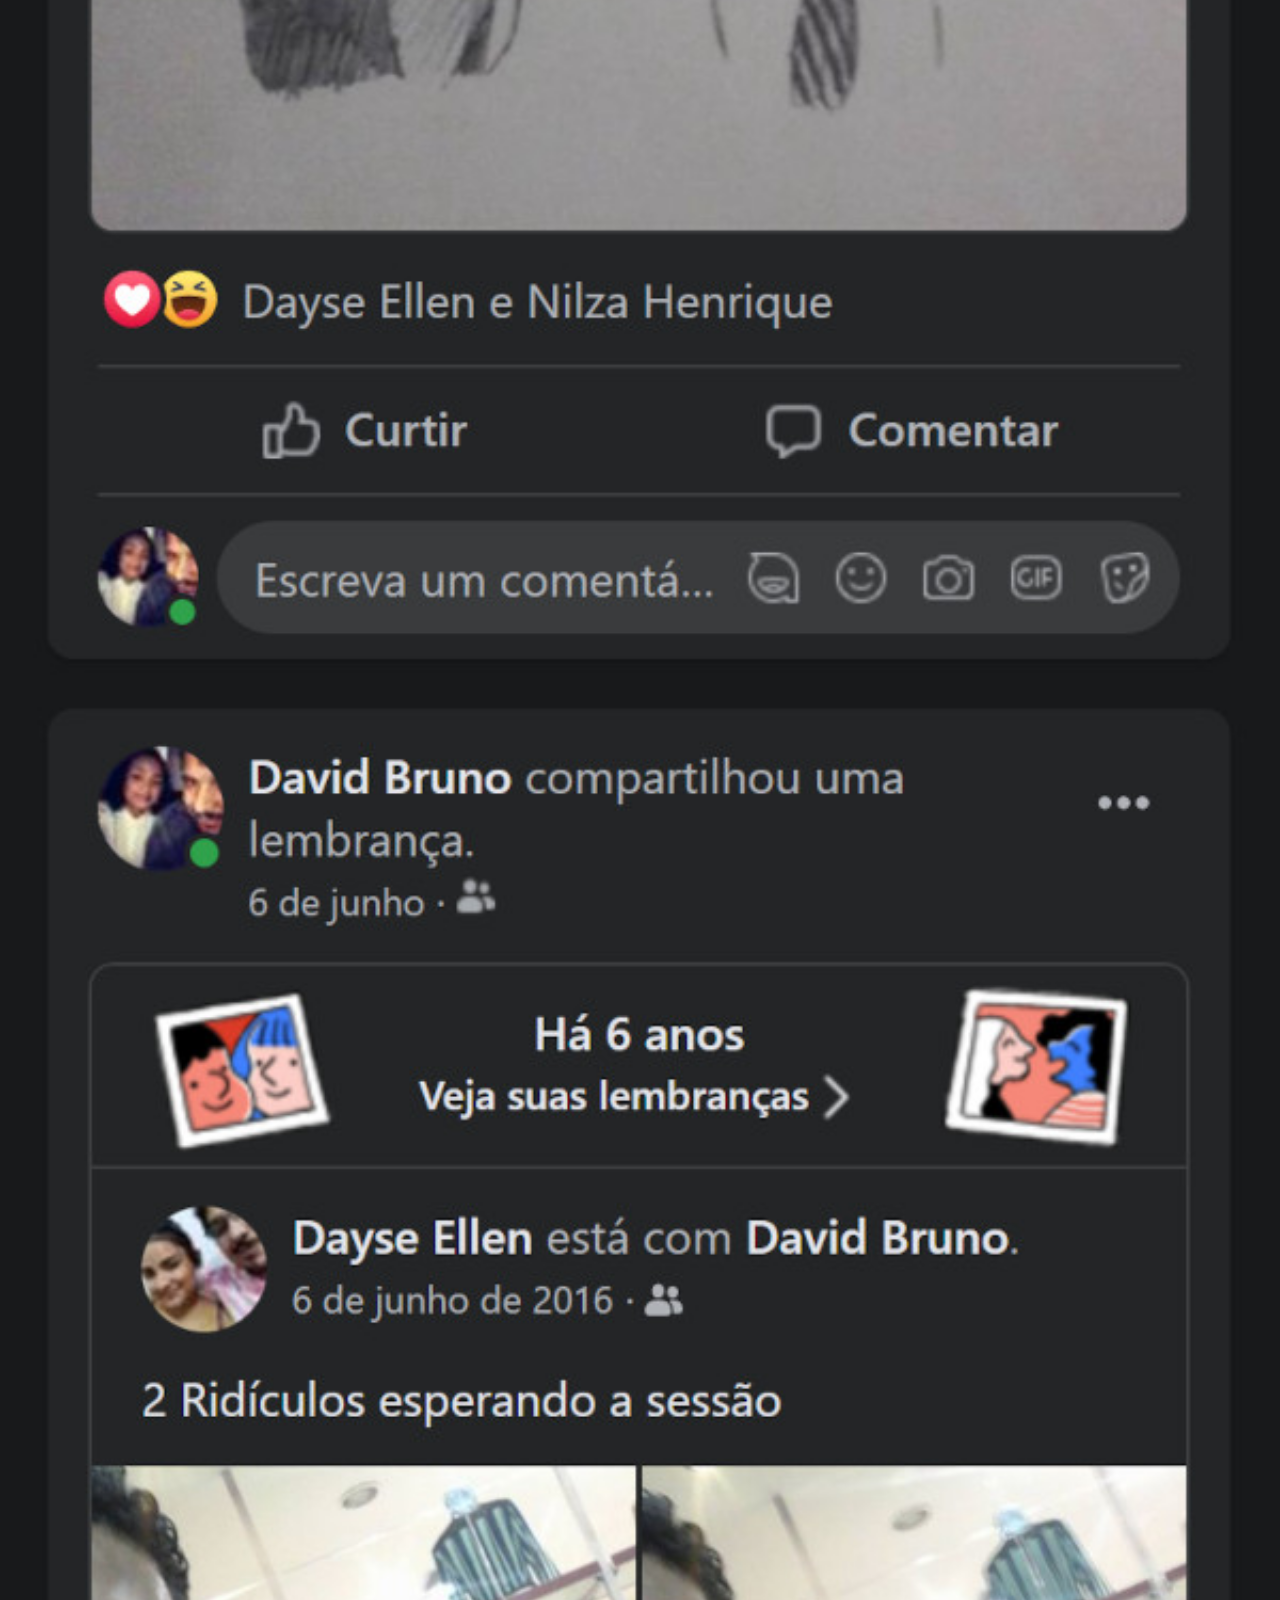
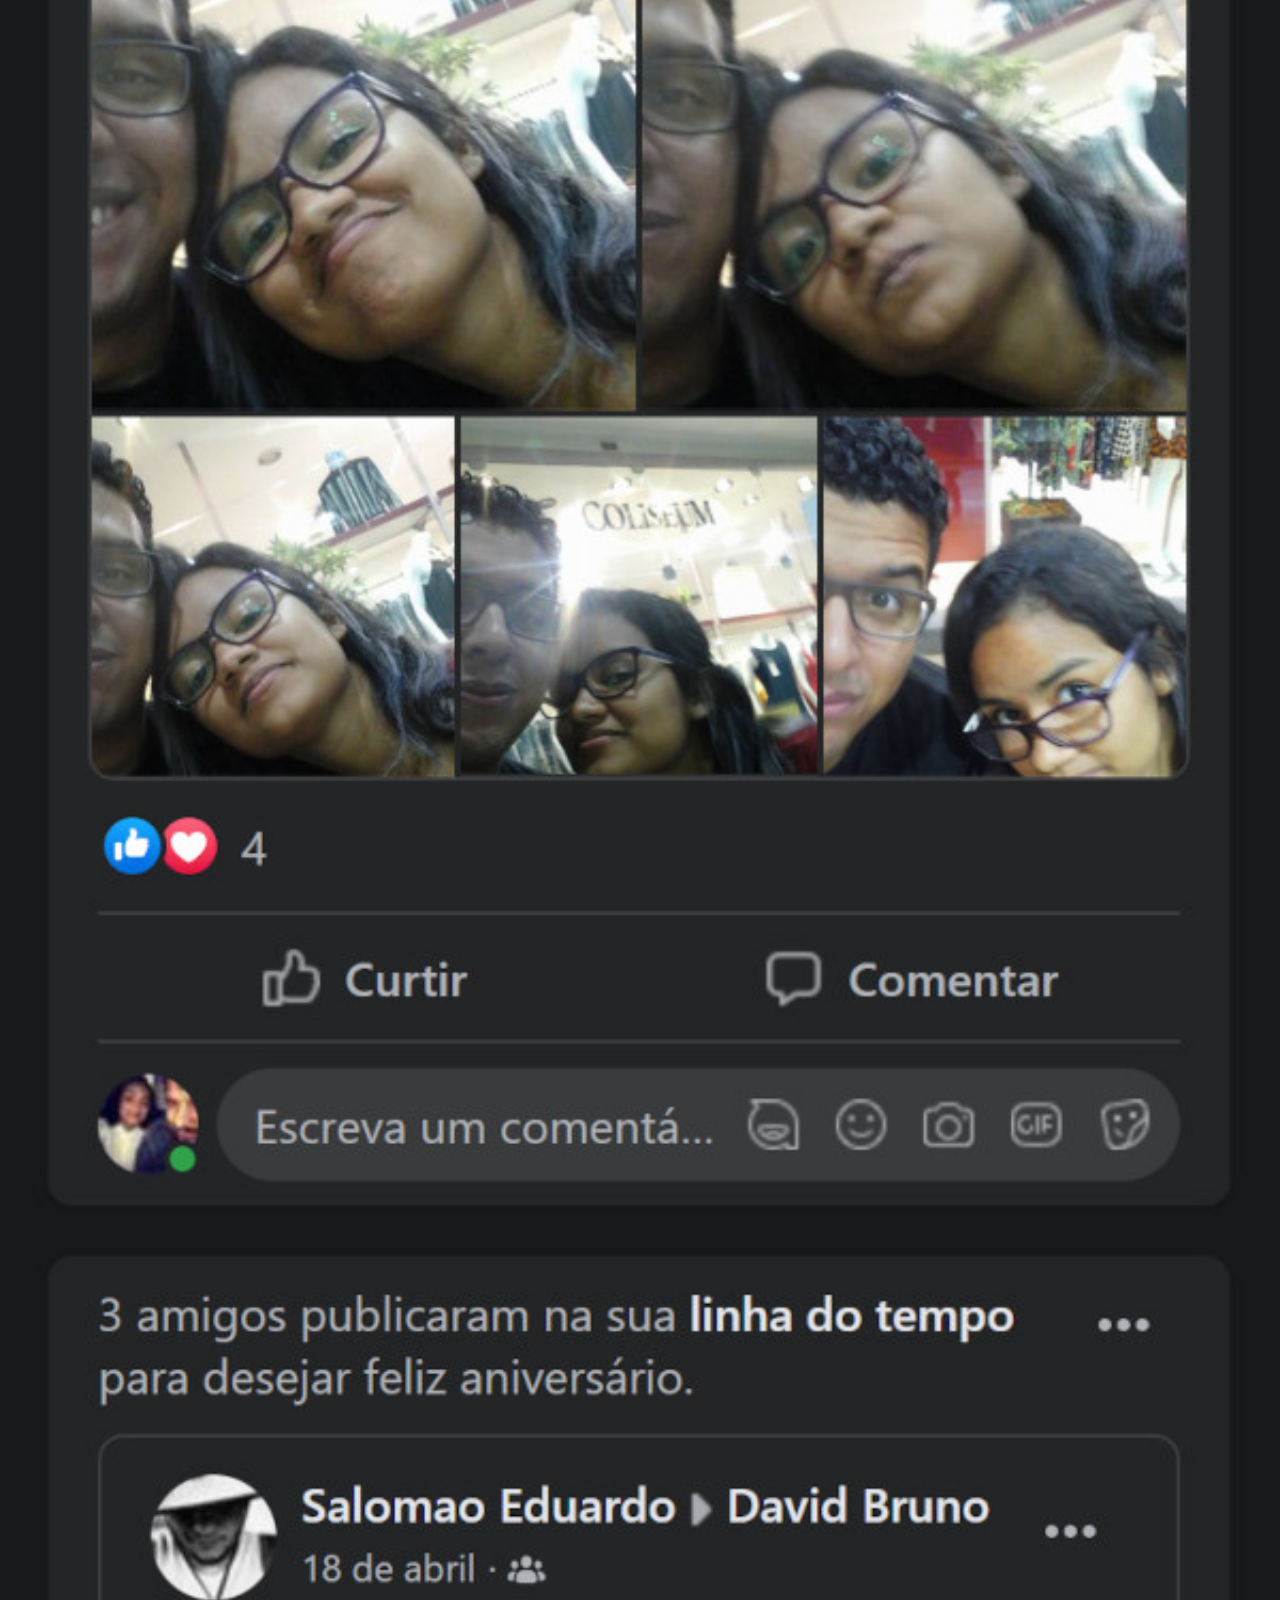
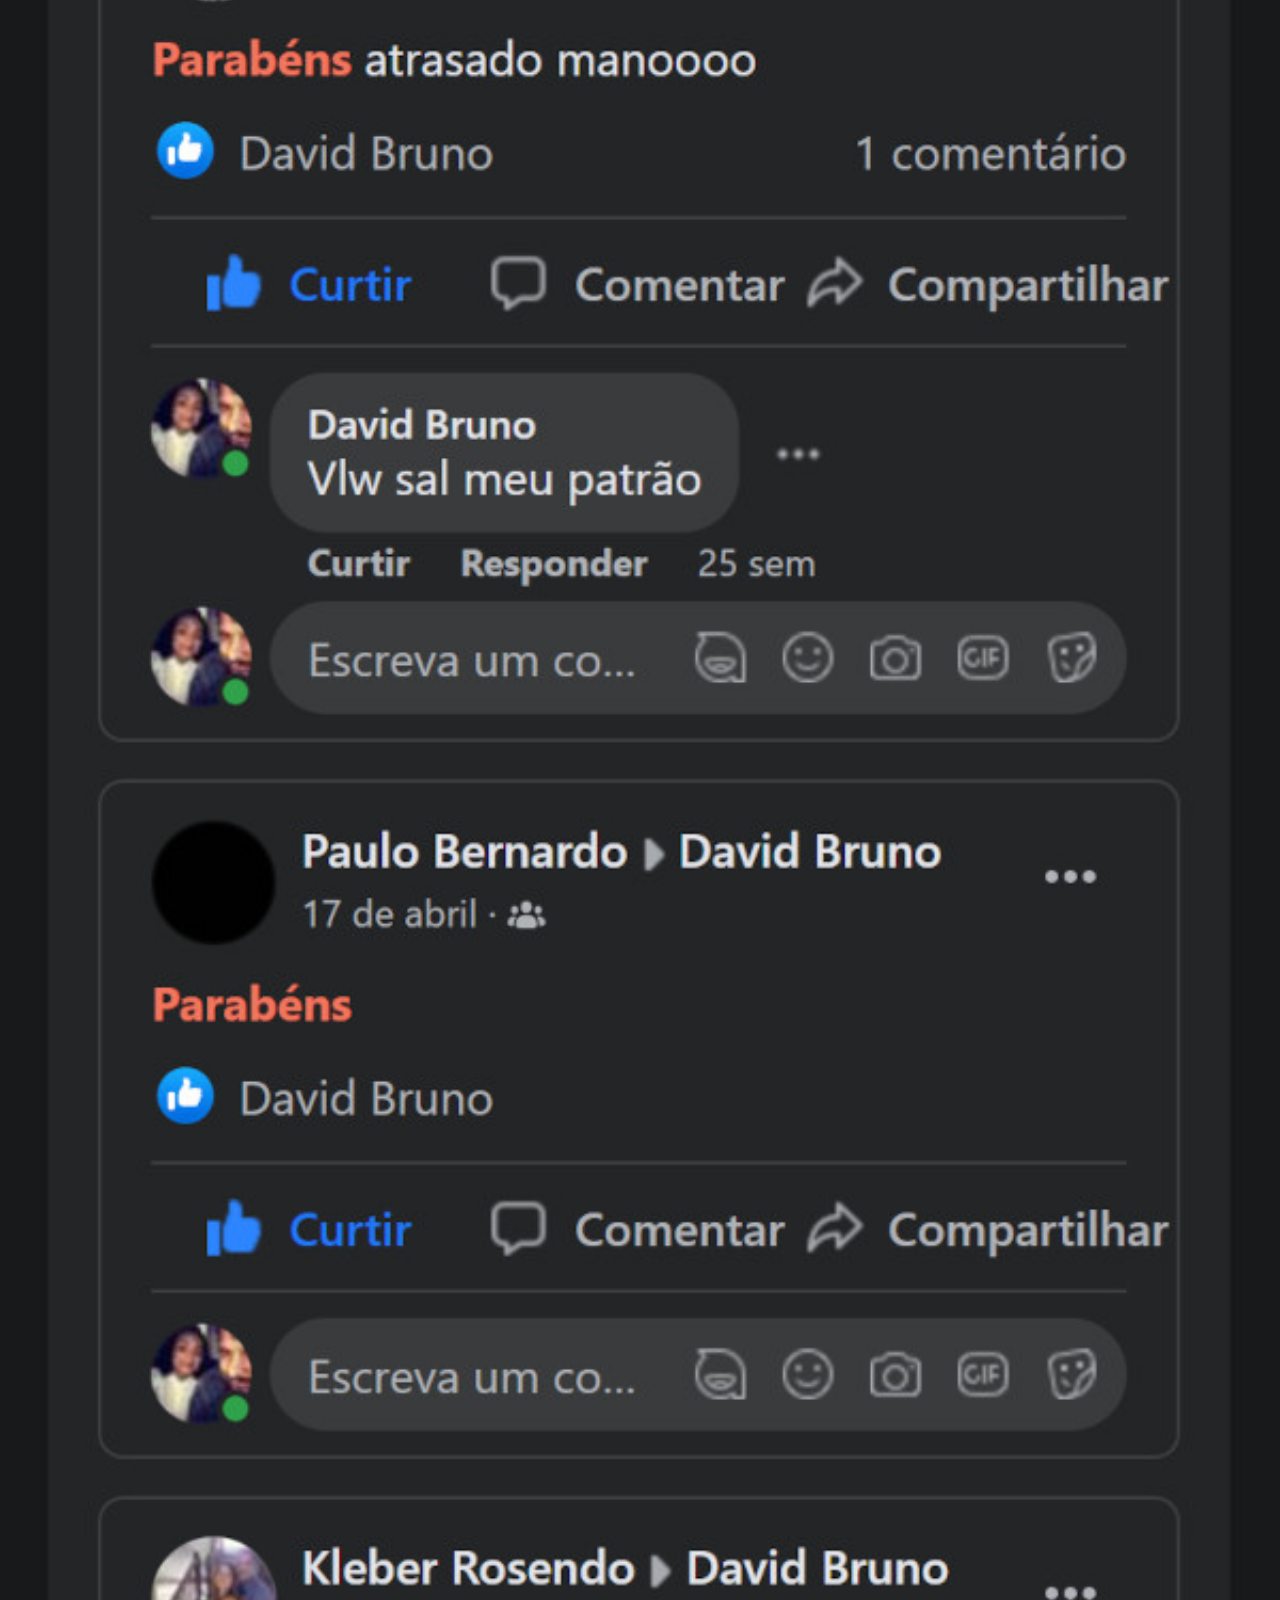
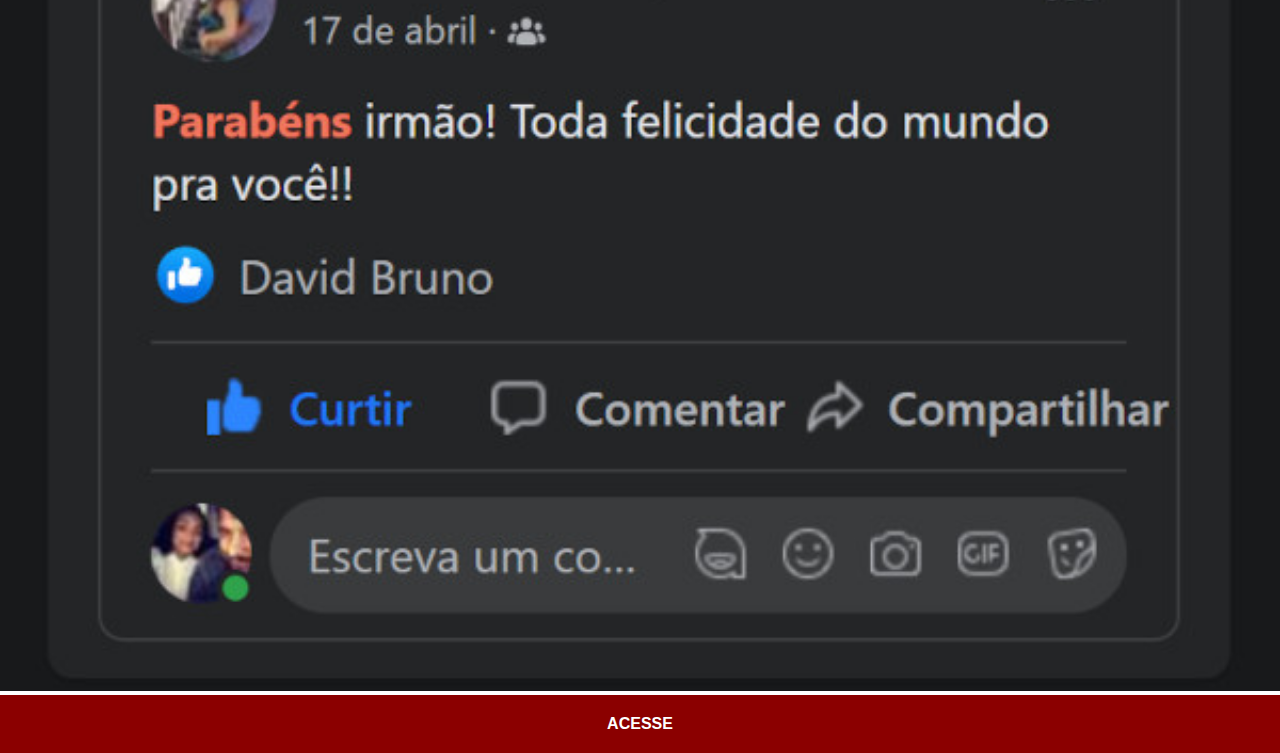
==== commit bd7564d8: "mudei os links" ====
--- a/facebook.html
+++ b/facebook.html
@@ -9,6 +9,6 @@
 </head>
 <body>
     <img src="imagens/tela-facebook.jpg" alt="Facebook">
-    <a href="https://www.facebook.com/gustavoguanabara" target="_blank">ACESSE</a>
+    <a href="https://www.facebook.com/david.bruno.12382923" target="_blank">ACESSE</a>
 </body>
 </html>